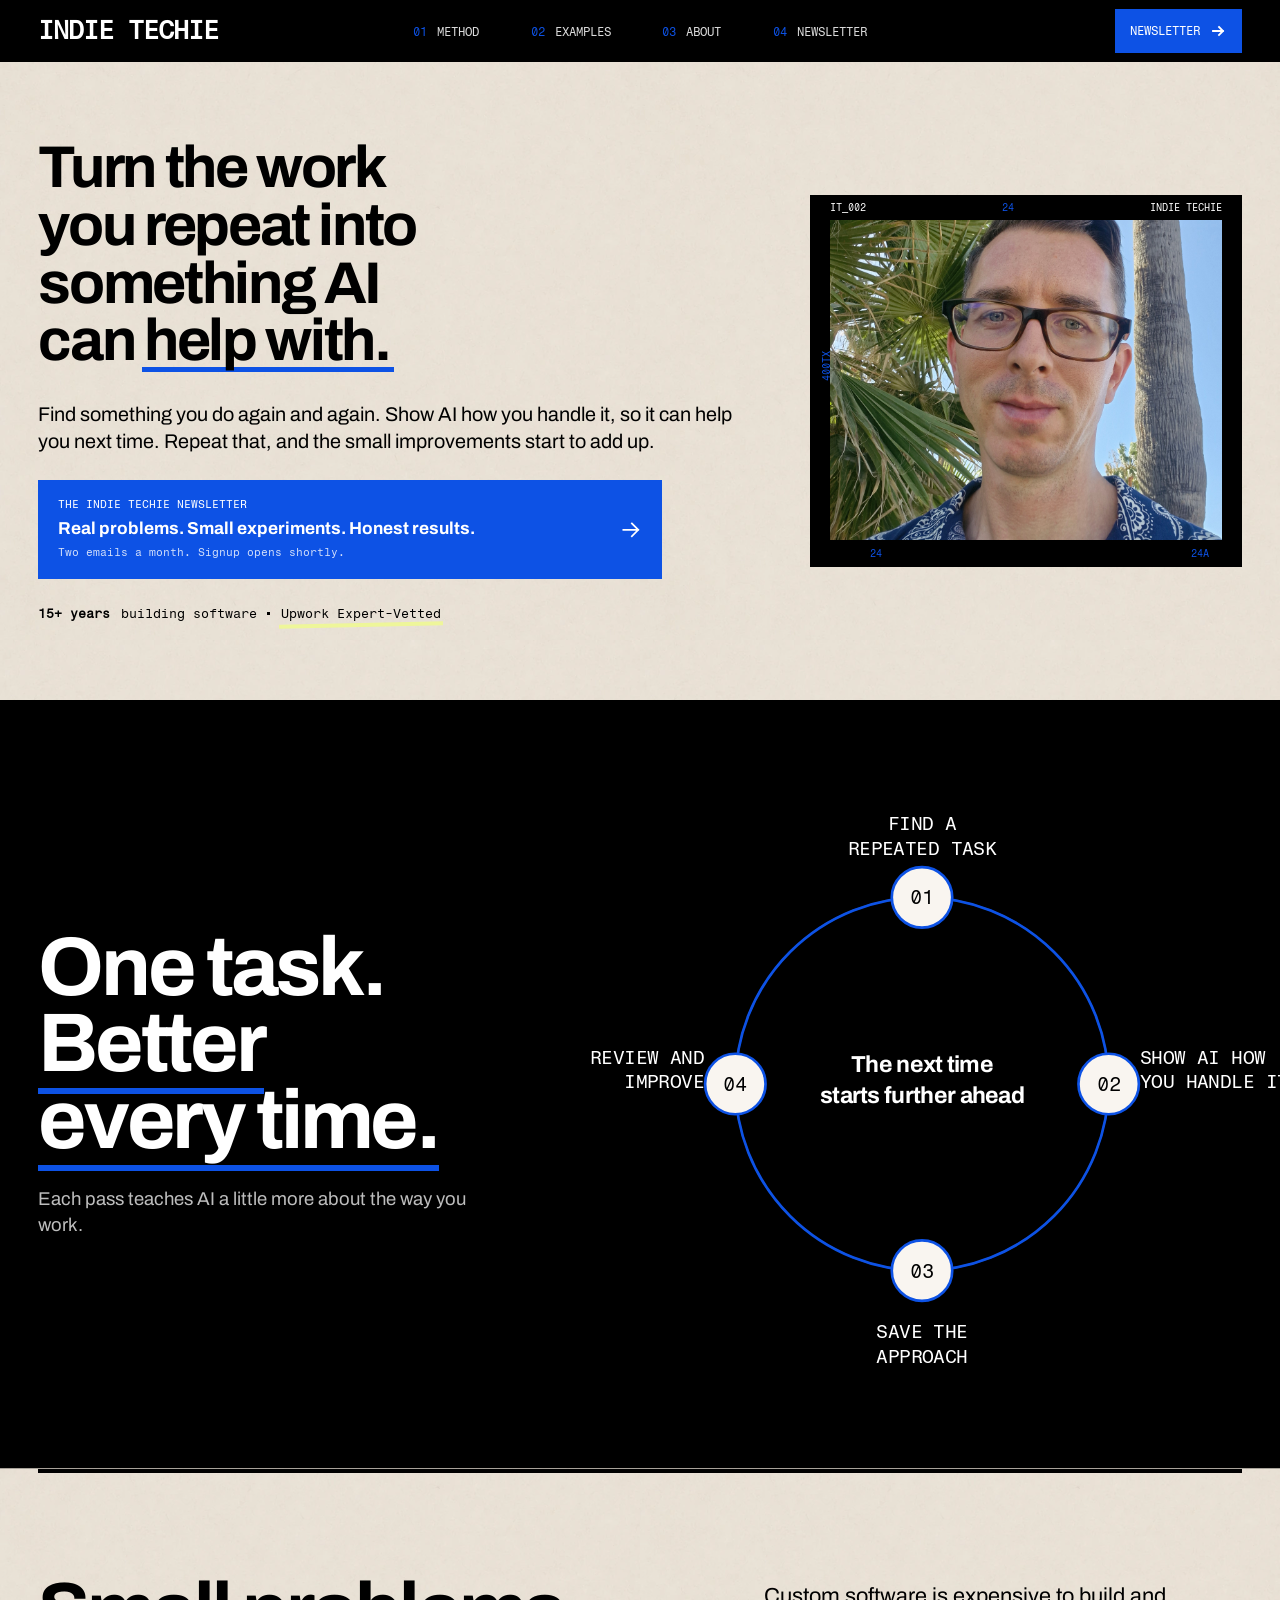
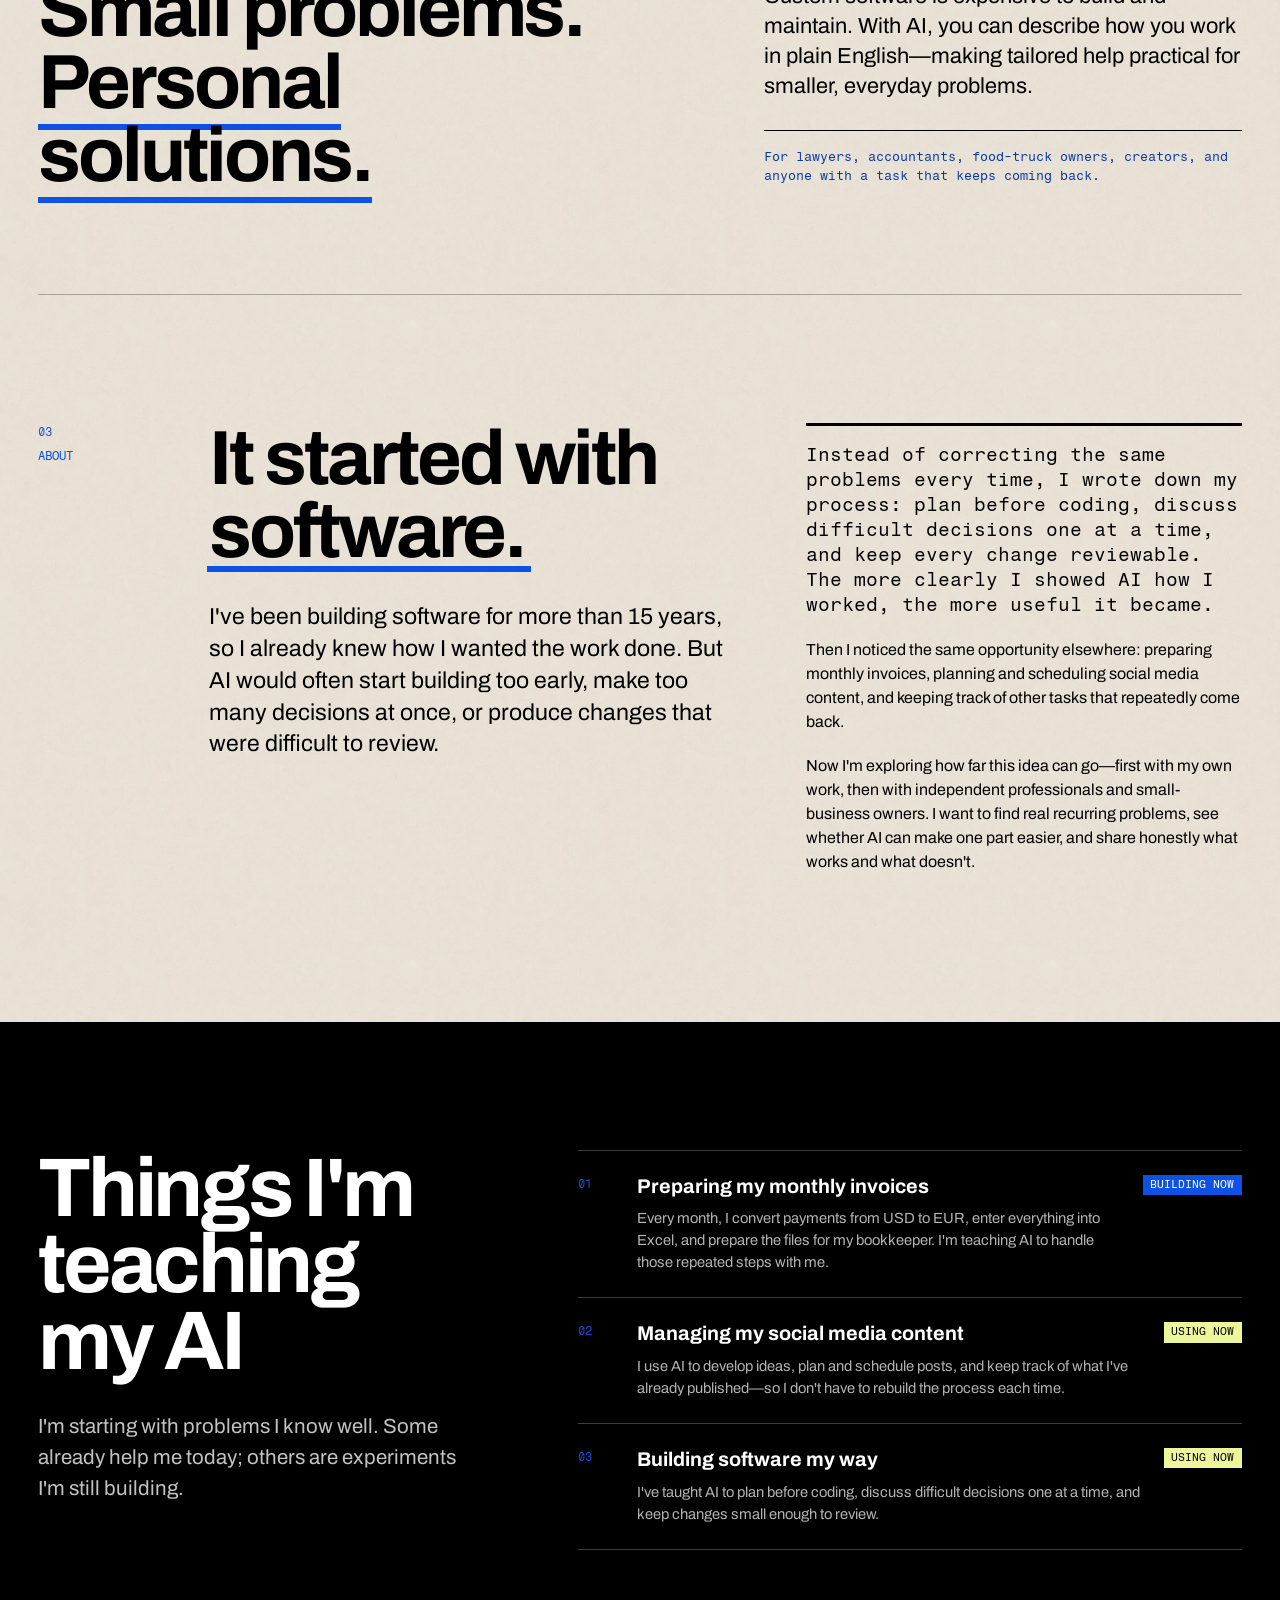
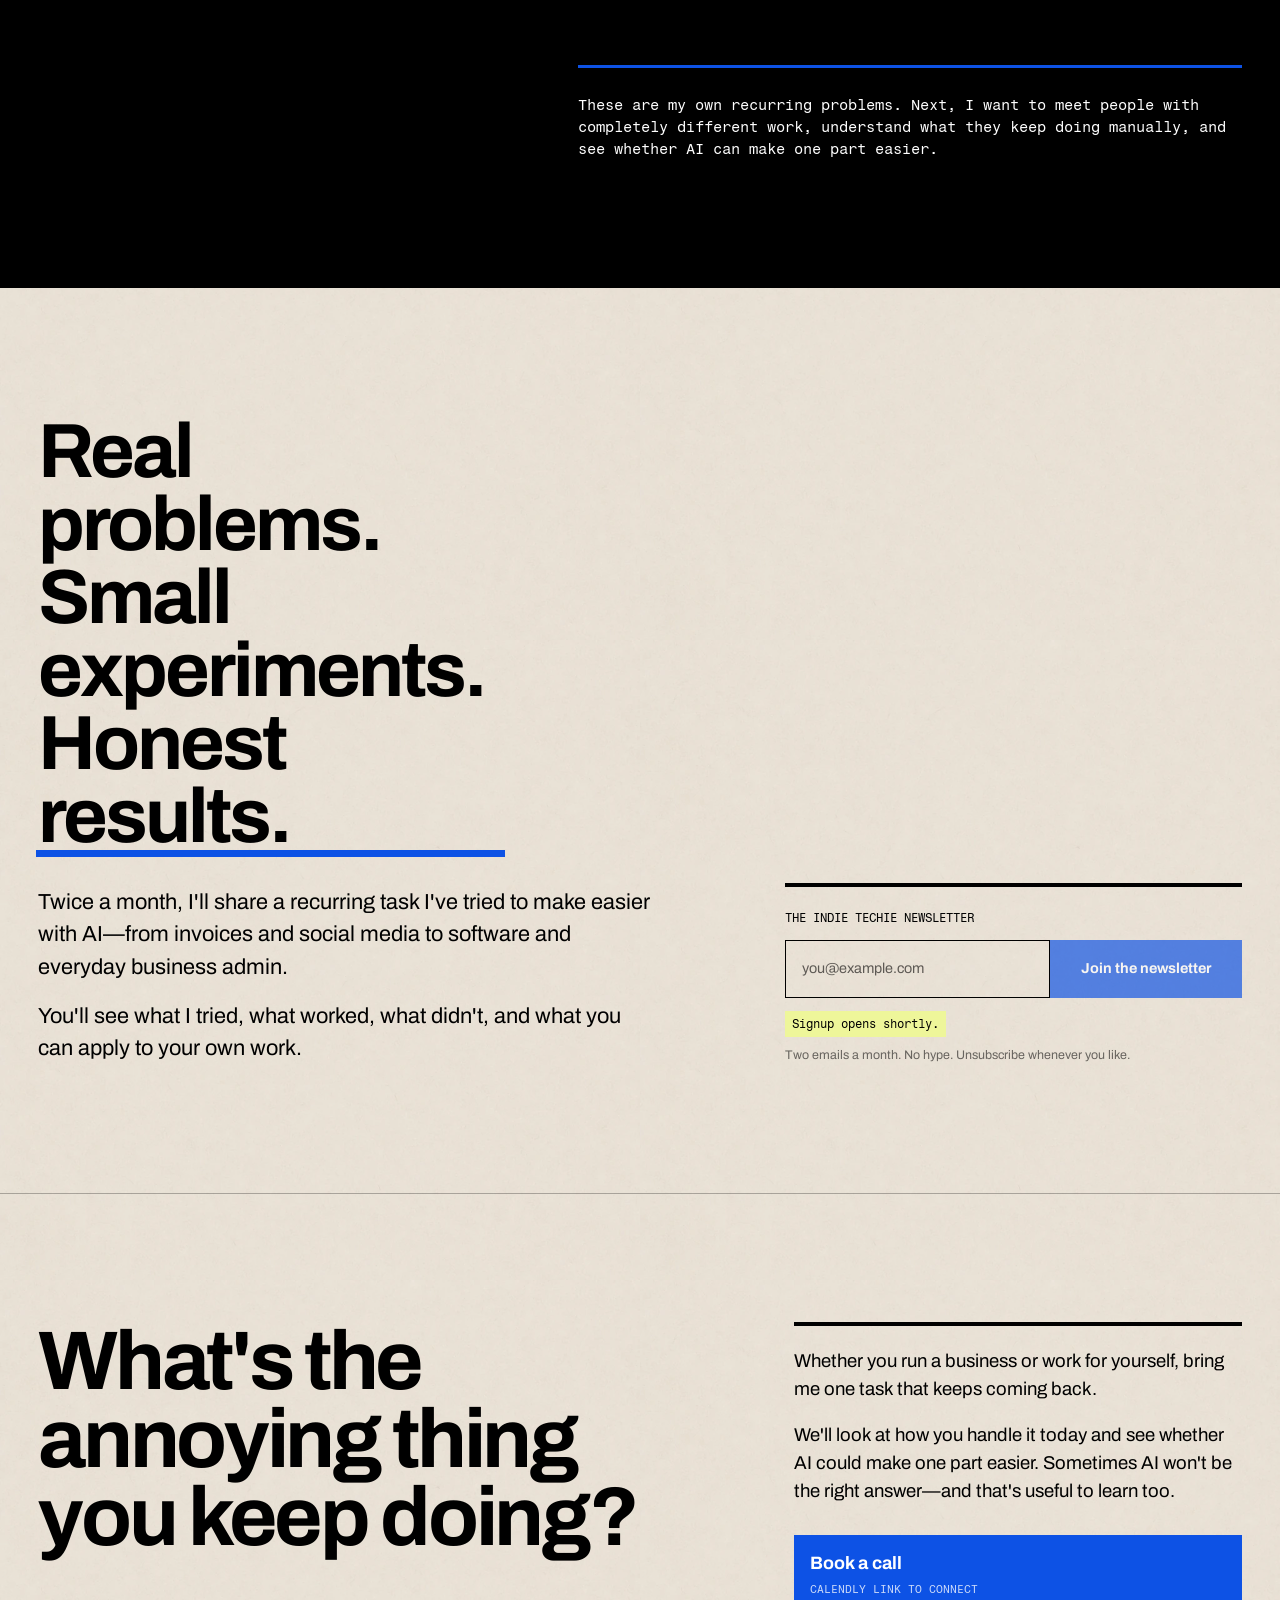
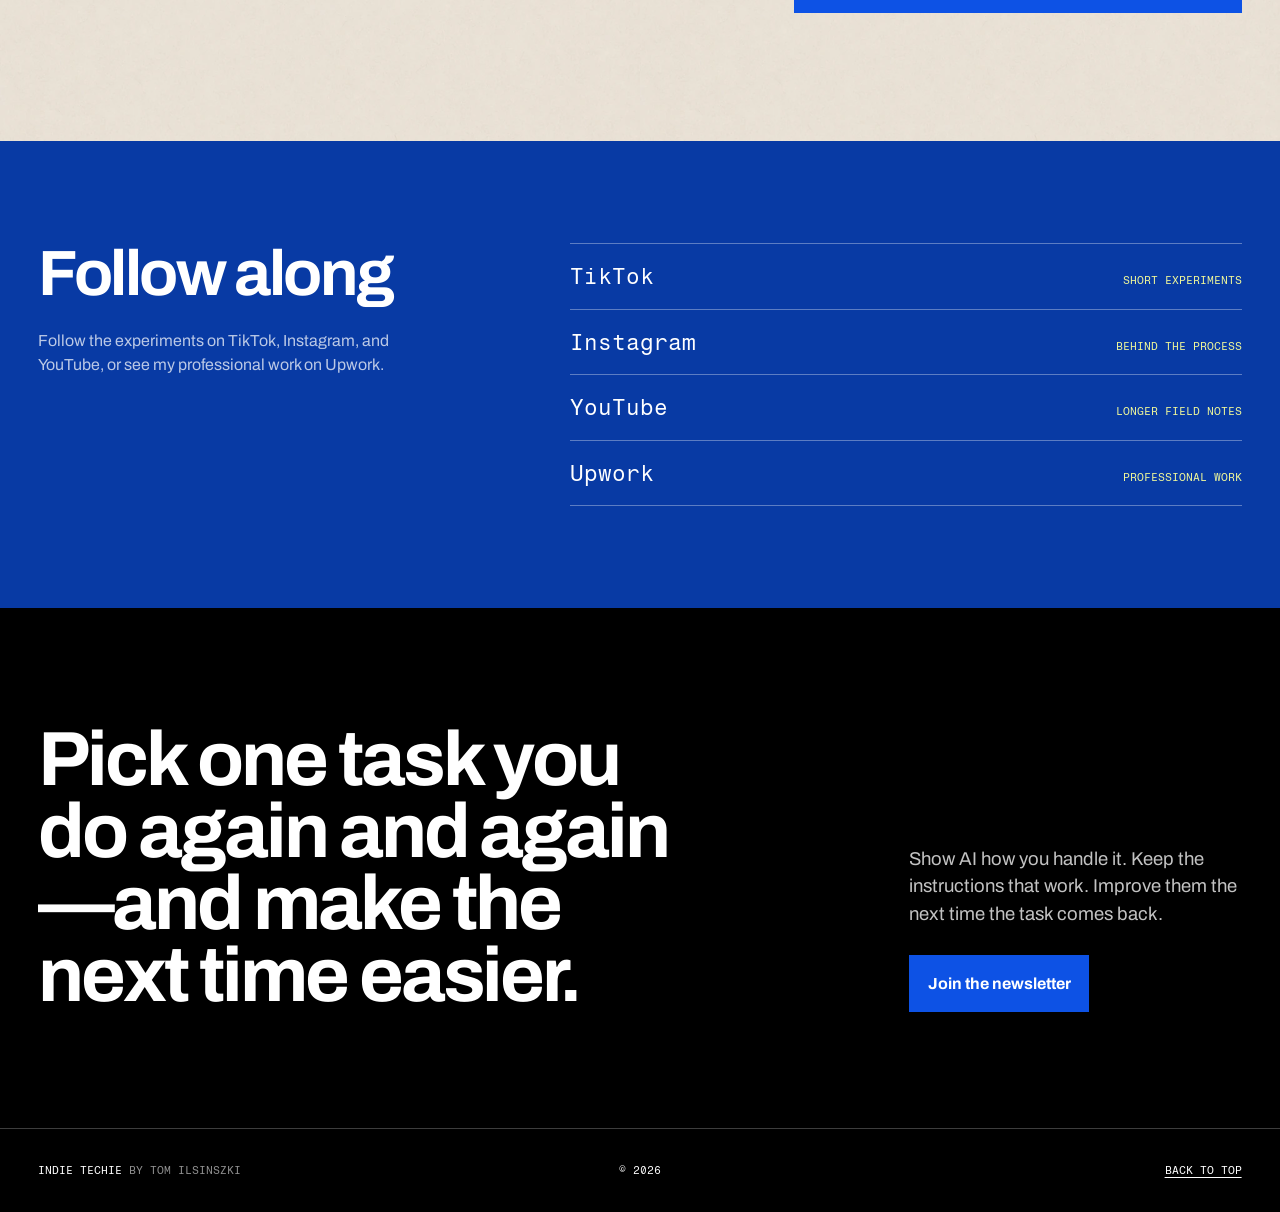
==== index.html @ 2f113f30 "first version of site" ====
<!doctype html>
<html lang="en">
  <head>
    <meta charset="utf-8">
    <meta name="viewport" content="width=device-width, initial-scale=1">
    <meta name="description" content="Practical experiments from Tom Ilsinszki about turning repeated work into something AI can help with.">
    <meta name="theme-color" content="#000000">
    <link rel="icon" href="favicon.svg" type="image/svg+xml">
    <link rel="preload" href="assets/fonts/archivo-700.ttf" as="font" type="font/ttf" crossorigin>
    <link rel="stylesheet" href="styles.css?v=10">
    <title>Indie Techie — Make repeated work easier with AI</title>
  </head>
  <body id="top">
    <!--
      THESIS: Indie Techie turns real recurring work into small, honest AI experiments from one experienced practitioner.
      OWN-WORLD: Near-black contact frames on sampled #F3EFEA proof paper, electric #0D52E5 proof marks, citrus #EEF69A status accents, documentary portraiture, Archivo grotesk and Fragment Mono metadata.
      STORY: Practical promise, four-step method, personal origin, working examples, newsletter, recurring-problem invitation, social destinations, closing action.
      FIRST VIEWPORT: A plainspoken proposition, dominant newsletter destination, and compact portrait proof establish both usefulness and authorship.
    -->
    <a class="skip-link" href="#main-content">Skip to content</a>

    <header class="site-header">
      <div class="site-shell site-header__inner">
        <a class="wordmark" href="#top" aria-label="Indie Techie, home">Indie Techie</a>
        <nav class="site-nav" aria-label="Primary navigation">
          <ul>
            <li><a href="#method"><span>01</span> Method</a></li>
            <li><a href="#examples"><span>02</span> Examples</a></li>
            <li><a href="#about"><span>03</span> About</a></li>
            <li><a href="#newsletter"><span>04</span> Newsletter</a></li>
          </ul>
        </nav>
        <a class="header-action" href="#newsletter" aria-label="Newsletter signup, opening shortly">
          Newsletter
          <svg viewBox="0 0 16 16" aria-hidden="true"><path d="M3 8h10M9 4l4 4-4 4"></path></svg>
        </a>
      </div>
    </header>

    <main id="main-content">
      <section class="hero site-shell" aria-labelledby="hero-title">
        <div class="hero__copy">
          <h1 id="hero-title">Turn the work you repeat into something AI can <span>help with.</span></h1>
          <p class="hero__intro">
            Find something you do again and again. Show AI how you handle it, so it can help you next time. Repeat that, and the small improvements start to add up.
          </p>
          <a class="hero__newsletter" href="#newsletter" aria-label="Go to the Indie Techie newsletter signup, opening shortly">
            <span>
              <strong>The Indie Techie newsletter</strong>
              <span class="hero__newsletter-message">Real problems. Small experiments. Honest results.</span>
              <small>Two emails a month. Signup opens shortly.</small>
            </span>
            <svg viewBox="0 0 24 24" aria-hidden="true"><path d="M5 12h14M13 6l6 6-6 6"></path></svg>
          </a>
          <p class="hero__proof">
            <strong>15+ years</strong> building software<span aria-hidden="true"></span><strong class="proof-mark">Upwork Expert-Vetted</strong>
          </p>
        </div>

        <figure class="portrait-proof">
          <div class="proof-rail proof-rail--top" aria-hidden="true"><span>IT_002</span><span>24</span><span>Indie Techie</span></div>
          <img src="assets/tom-portrait.jpg" alt="Tom Ilsinszki outdoors beneath palm trees" width="3024" height="2268" fetchpriority="high">
          <div class="proof-rail proof-rail--bottom" aria-hidden="true"><span>24</span><span>24A</span></div>
          <span class="portrait-proof__edge" aria-hidden="true">400TX</span>
          <figcaption>Keep it human.</figcaption>
        </figure>
      </section>

      <section class="method-loop" id="method" aria-labelledby="method-loop-title">
        <div class="site-shell method-loop__inner">
          <div class="method-loop__copy">
            <h2 id="method-loop-title">One task.<br><span>Better every time.</span></h2>
            <p>Each pass teaches AI a little more about the way you work.</p>
          </div>

          <ol class="visually-hidden">
            <li>Find a repeated task.</li>
            <li>Show AI how you handle it.</li>
            <li>Save the approach.</li>
            <li>Review and improve.</li>
          </ol>

          <svg class="method-loop__diagram" viewBox="0 0 720 720" aria-hidden="true" focusable="false">
            <defs>
              <marker id="method-arrow" viewBox="0 0 10 10" refX="8" refY="5" markerWidth="7" markerHeight="7" orient="auto-start-reverse">
                <path d="M 0 0 L 10 5 L 0 10 Z"></path>
              </marker>
              <path id="method-orbit-path" d="M360 150 A210 210 0 1 1 359.9 150"></path>
            </defs>

            <circle class="method-loop__track" cx="360" cy="360" r="210"></circle>
            <path class="method-loop__arc" d="M360 150 A210 210 0 0 1 570 360" marker-end="url(#method-arrow)"></path>
            <path class="method-loop__arc" d="M570 360 A210 210 0 0 1 360 570" marker-end="url(#method-arrow)"></path>
            <path class="method-loop__arc" d="M360 570 A210 210 0 0 1 150 360" marker-end="url(#method-arrow)"></path>
            <path class="method-loop__arc" d="M150 360 A210 210 0 0 1 360 150" marker-end="url(#method-arrow)"></path>

            <circle class="method-loop__cursor" r="10">
              <animateMotion dur="8s" repeatCount="indefinite" rotate="auto">
                <mpath href="#method-orbit-path"></mpath>
              </animateMotion>
            </circle>

            <g class="method-loop__stage method-loop__stage--one">
              <circle cx="360" cy="150" r="34"></circle>
              <text x="360" y="158">01</text>
              <text class="method-loop__label" x="360" y="74"><tspan x="360">Find a</tspan><tspan x="360" dy="28">repeated task</tspan></text>
            </g>
            <g class="method-loop__stage method-loop__stage--two">
              <circle cx="570" cy="360" r="34"></circle>
              <text x="570" y="368">02</text>
              <text class="method-loop__label" x="605" y="337"><tspan x="605">Show AI how</tspan><tspan x="605" dy="28">you handle it</tspan></text>
            </g>
            <g class="method-loop__stage method-loop__stage--three">
              <circle cx="360" cy="570" r="34"></circle>
              <text x="360" y="578">03</text>
              <text class="method-loop__label" x="360" y="646"><tspan x="360">Save the</tspan><tspan x="360" dy="28">approach</tspan></text>
            </g>
            <g class="method-loop__stage method-loop__stage--four">
              <circle cx="150" cy="360" r="34"></circle>
              <text x="150" y="368">04</text>
              <text class="method-loop__label" x="115" y="337"><tspan x="115">Review and</tspan><tspan x="115" dy="28">improve</tspan></text>
            </g>

            <text class="method-loop__center" x="360" y="347"><tspan x="360">The next time</tspan><tspan x="360" dy="34">starts further ahead</tspan></text>
          </svg>
        </div>
      </section>

      <section class="small-solutions" aria-labelledby="small-solutions-title">
        <div class="site-shell small-solutions__inner">
          <h2 id="small-solutions-title">Small problems.<br><span>Personal solutions.</span></h2>
          <div class="small-solutions__copy">
            <p>Custom software is expensive to build and maintain. With AI, you can describe how you work in plain English—making tailored help practical for smaller, everyday problems.</p>
            <p>For lawyers, accountants, food-truck owners, creators, and anyone with a task that keeps coming back.</p>
          </div>
        </div>
      </section>

      <section class="about site-shell" id="about" aria-labelledby="about-title">
        <div class="about__index" aria-hidden="true"><span>03</span><span>About</span></div>
        <div class="about__lead">
          <h2 id="about-title">It started with <span>software.</span></h2>
          <p>I've been building software for more than 15 years, so I already knew how I wanted the work done. But AI would often start building too early, make too many decisions at once, or produce changes that were difficult to review.</p>
        </div>
        <div class="about__story">
          <p class="about__story-lead">Instead of correcting the same problems every time, I wrote down my process: plan before coding, discuss difficult decisions one at a time, and keep every change reviewable. The more clearly I showed AI how I worked, the more useful it became.</p>
          <p>Then I noticed the same opportunity elsewhere: preparing monthly invoices, planning and scheduling social media content, and keeping track of other tasks that repeatedly come back.</p>
          <p>Now I'm exploring how far this idea can go—first with my own work, then with independent professionals and small-business owners. I want to find real recurring problems, see whether AI can make one part easier, and share honestly what works and what doesn't.</p>
        </div>
      </section>

      <section class="examples" id="examples" aria-labelledby="examples-title">
        <div class="site-shell examples__inner">
          <div class="examples__intro">
            <h2 id="examples-title">Things I'm teaching my AI</h2>
            <p>I'm starting with problems I know well. Some already help me today; others are experiments I'm still building.</p>
          </div>
          <ol class="examples__list">
            <li>
              <span class="examples__number">01</span>
              <div><h3>Preparing my monthly invoices</h3><p>Every month, I convert payments from USD to EUR, enter everything into Excel, and prepare the files for my bookkeeper. I'm teaching AI to handle those repeated steps with me.</p></div>
              <span class="examples__status examples__status--building">Building now</span>
            </li>
            <li>
              <span class="examples__number">02</span>
              <div><h3>Managing my social media content</h3><p>I use AI to develop ideas, plan and schedule posts, and keep track of what I've already published—so I don't have to rebuild the process each time.</p></div>
              <span class="examples__status">Using now</span>
            </li>
            <li>
              <span class="examples__number">03</span>
              <div><h3>Building software my way</h3><p>I've taught AI to plan before coding, discuss difficult decisions one at a time, and keep changes small enough to review.</p></div>
              <span class="examples__status">Using now</span>
            </li>
          </ol>
          <p class="examples__closing">These are my own recurring problems. Next, I want to meet people with completely different work, understand what they keep doing manually, and see whether AI can make one part easier.</p>
        </div>
      </section>

      <section class="field-notes site-shell" id="newsletter" aria-labelledby="field-notes-title">
        <div class="field-notes__copy">
          <h2 id="field-notes-title">Real problems.<br>Small experiments.<br><span>Honest results.</span></h2>
          <p>Twice a month, I'll share a recurring task I've tried to make easier with AI—from invoices and social media to software and everyday business admin.</p>
          <p>You'll see what I tried, what worked, what didn't, and what you can apply to your own work.</p>
        </div>
        <div class="field-notes__form">
          <p>The Indie Techie newsletter</p>
          <!-- Task 3 will connect this form to the selected newsletter provider. -->
          <form aria-label="Newsletter signup coming soon" aria-describedby="newsletter-signup-status newsletter-signup-promise">
            <label for="newsletter-email">Your email</label>
            <input id="newsletter-email" name="email" type="email" autocomplete="email" placeholder="you@example.com" aria-describedby="newsletter-signup-status newsletter-signup-promise" readonly>
            <button type="button" disabled>Join the newsletter</button>
          </form>
          <p class="field-notes__status" id="newsletter-signup-status">Signup opens shortly.</p>
          <p class="field-notes__promise" id="newsletter-signup-promise">Two emails a month. No hype. Unsubscribe whenever you like.</p>
        </div>
      </section>

      <section class="callout" id="call" aria-labelledby="callout-title">
        <div class="site-shell callout__inner">
          <h2 id="callout-title">What's the annoying thing you keep doing?</h2>
          <div class="callout__copy">
            <p>Whether you run a business or work for yourself, bring me one task that keeps coming back.</p>
            <p>We'll look at how you handle it today and see whether AI could make one part easier. Sometimes AI won't be the right answer—and that's useful to learn too.</p>
            <span class="callout__action">
              <strong>Book a call</strong>
              <small>Calendly link to connect</small>
            </span>
          </div>
        </div>
      </section>

      <section class="elsewhere" aria-labelledby="elsewhere-title">
        <div class="site-shell elsewhere__inner">
          <div>
            <h2 id="elsewhere-title">Follow along</h2>
            <p>Follow the experiments on TikTok, Instagram, and YouTube, or see my professional work on Upwork.</p>
          </div>
          <ul aria-label="Social destinations awaiting their final URLs">
            <li><span>TikTok</span><small>Short experiments</small></li>
            <li><span>Instagram</span><small>Behind the process</small></li>
            <li><span>YouTube</span><small>Longer field notes</small></li>
            <li><span>Upwork</span><small>Professional work</small></li>
          </ul>
        </div>
      </section>

      <section class="closing" aria-labelledby="closing-title">
        <div class="site-shell closing__inner">
          <h2 id="closing-title">Pick one task you do again and again—and make the next time easier.</h2>
          <div>
            <p>Show AI how you handle it. Keep the instructions that work. Improve them the next time the task comes back.</p>
            <a href="#newsletter" aria-label="Go to the newsletter signup, opening shortly">Join the newsletter</a>
          </div>
        </div>
      </section>
    </main>

    <footer class="site-footer">
      <div class="site-shell site-footer__inner">
        <p>Indie Techie <span>by Tom Ilsinszki</span></p><p>© 2026</p><a href="#top">Back to top</a>
      </div>
    </footer>
  </body>
</html>
---- styles.css ----
@font-face {
  font-family: "Archivo";
  src: url("assets/fonts/archivo-400.ttf") format("truetype");
  font-style: normal;
  font-weight: 400;
  font-display: swap;
}

@font-face {
  font-family: "Archivo";
  src: url("assets/fonts/archivo-700.ttf") format("truetype");
  font-style: normal;
  font-weight: 700;
  font-display: swap;
}

@font-face {
  font-family: "Archivo";
  src: url("assets/fonts/archivo-900.ttf") format("truetype");
  font-style: normal;
  font-weight: 900;
  font-display: swap;
}

@font-face {
  font-family: "Fragment Mono";
  src: url("assets/fonts/fragment-mono-400.ttf") format("truetype");
  font-style: normal;
  font-weight: 400;
  font-display: swap;
}

@font-face {
  font-family: "Fragment Mono";
  src: url("assets/fonts/fragment-mono-italic.ttf") format("truetype");
  font-style: italic;
  font-weight: 400;
  font-display: swap;
}

:root {
  --paper: #f3efea;
  --proof-paper: #f9f5f0;
  --ink: #000000;
  --soft-ink: #262626;
  --muted: #68645f;
  --blue: #0d52e5;
  --blue-dark: #083aa4;
  --citrus: #eef69a;
  --fine-line: rgba(0, 0, 0, 0.28);
  --dark-line: rgba(255, 255, 255, 0.24);
  --site-width: 1448px;
  --gutter: clamp(1.15rem, 3vw, 2.8rem);
  --section-space: clamp(5.5rem, 10vw, 9.5rem);
  color-scheme: light;
}

*,
*::before,
*::after {
  box-sizing: border-box;
}

html {
  scroll-padding-top: 5rem;
}

body {
  margin: 0;
  min-width: 320px;
  overflow-x: hidden;
  color: var(--ink);
  background-color: var(--paper);
  background-image: url("assets/proof-paper-texture.webp");
  background-repeat: repeat;
  background-size: 640px;
  background-blend-mode: multiply;
  font-family: "Archivo", Arial, sans-serif;
  font-size: 1rem;
  line-height: 1.5;
  text-rendering: optimizeLegibility;
  -webkit-font-smoothing: antialiased;
}

::selection {
  color: #ffffff;
  background: var(--blue);
}

img,
svg {
  display: block;
  max-width: 100%;
}

button,
input {
  font: inherit;
}

button,
a,
input {
  -webkit-tap-highlight-color: transparent;
}

a {
  color: inherit;
  text-decoration-thickness: 0.09em;
  text-underline-offset: 0.24em;
}

:focus-visible {
  outline: 3px solid var(--citrus);
  outline-offset: 4px;
  box-shadow: 0 0 0 7px var(--blue);
}

h1,
h2,
h3,
p,
figure {
  margin-top: 0;
}

h1,
h2,
h3 {
  text-wrap: balance;
}

.site-shell {
  width: min(calc(100% - (var(--gutter) * 2)), var(--site-width));
  margin-inline: auto;
}

.visually-hidden {
  position: absolute;
  width: 1px;
  height: 1px;
  padding: 0;
  margin: -1px;
  overflow: hidden;
  clip: rect(0, 0, 0, 0);
  white-space: nowrap;
  border: 0;
}

.skip-link {
  position: fixed;
  z-index: 1000;
  top: 1rem;
  left: 1rem;
  padding: 0.7rem 1rem;
  color: var(--ink);
  background: var(--citrus);
  font-family: "Fragment Mono", monospace;
  font-size: 0.8rem;
  transform: translateY(-200%);
  transition: transform 160ms ease;
}

.skip-link:focus {
  transform: translateY(0);
}

/* Site index */

.site-header {
  position: relative;
  z-index: 20;
  color: #ffffff;
  background: var(--ink);
}

.site-header__inner {
  display: grid;
  min-height: 3.9rem;
  grid-template-columns: 1fr auto 1fr;
  gap: 2rem;
  align-items: center;
}

.wordmark {
  width: max-content;
  font-family: "Fragment Mono", monospace;
  font-size: clamp(1.15rem, 2vw, 1.7rem);
  font-weight: 700;
  letter-spacing: -0.04em;
  line-height: 1;
  text-decoration: none;
  text-transform: uppercase;
}

.site-nav ul {
  display: flex;
  padding: 0;
  margin: 0;
  gap: clamp(1.5rem, 4vw, 4rem);
  align-items: center;
  list-style: none;
}

.site-nav a,
.header-action {
  display: inline-flex;
  gap: 0.65rem;
  align-items: center;
  font-family: "Fragment Mono", monospace;
  font-size: 0.78rem;
  line-height: 1;
  text-decoration: none;
  text-transform: uppercase;
}

.site-nav a {
  color: rgba(255, 255, 255, 0.86);
}

.site-nav a span {
  color: var(--blue);
}

.site-nav a:hover,
.site-nav a:focus-visible {
  color: var(--citrus);
}

.header-action {
  min-height: 2.75rem;
  padding-inline: 0.95rem;
  justify-self: end;
  color: #ffffff;
  background: var(--blue);
}

.header-action:hover {
  color: var(--ink);
  background: var(--citrus);
}

.header-action svg {
  width: 1rem;
  height: 1rem;
  color: currentColor;
  fill: none;
  stroke: currentColor;
  stroke-linecap: square;
  stroke-width: 1.8;
}

/* First viewport */

.hero {
  display: grid;
  min-height: 37rem;
  padding-block: clamp(3.5rem, 6vw, 5.8rem);
  grid-template-columns: minmax(0, 46rem) minmax(21rem, 27rem);
  gap: clamp(3rem, 6vw, 5.5rem);
  align-items: center;
  justify-content: center;
}

.hero__copy {
  padding-left: 0;
}

.hero h1 {
  max-width: 15ch;
  margin-bottom: clamp(1.4rem, 2.5vw, 2.2rem);
  font-size: clamp(3.25rem, 4.6vw, 4.65rem);
  font-weight: 700;
  letter-spacing: -0.04em;
  line-height: 0.98;
}

.hero h1 span,
.about h2 span,
.field-notes h2 span {
  position: relative;
  display: inline-block;
  z-index: 0;
}

.hero h1 span::after,
.about h2 span::after,
.field-notes h2 span::after {
  position: absolute;
  z-index: -1;
  right: -0.08em;
  bottom: -0.04em;
  left: -0.03em;
  height: 0.085em;
  background: var(--blue);
  content: "";
  transform: scaleX(1);
}

.hero__intro {
  max-width: 44rem;
  margin-bottom: 1.55rem;
  font-size: clamp(1.05rem, 1.55vw, 1.32rem);
  line-height: 1.34;
}

.hero__newsletter {
  display: grid;
  width: min(100%, 39rem);
  min-height: 6.2rem;
  padding: 1.05rem 1.2rem;
  margin-bottom: 1.55rem;
  grid-template-columns: minmax(0, 1fr) auto;
  gap: 1.5rem;
  align-items: center;
  color: #ffffff;
  background: var(--blue);
  text-decoration: none;
}

.hero__newsletter:hover {
  color: #ffffff;
  background: var(--blue-dark);
}

.hero__newsletter strong,
.hero__newsletter-message,
.hero__newsletter small {
  display: block;
}

.hero__newsletter strong {
  font-family: "Fragment Mono", monospace;
  font-size: clamp(0.68rem, 0.85vw, 0.78rem);
  font-weight: 400;
  line-height: 1.15;
  text-transform: uppercase;
}

.hero__newsletter-message {
  margin-top: 0.42rem;
  font-size: clamp(1rem, 1.35vw, 1.25rem);
  font-weight: 700;
  line-height: 1.16;
}

.hero__newsletter small {
  margin-top: 0.45rem;
  color: rgba(255, 255, 255, 0.82);
  font-family: "Fragment Mono", monospace;
  font-size: clamp(0.62rem, 0.85vw, 0.74rem);
  line-height: 1.25;
}

.hero__newsletter svg {
  width: 1.6rem;
  height: 1.6rem;
  fill: none;
  stroke: currentColor;
  stroke-linecap: square;
  stroke-width: 1.6;
}

.hero__method {
  display: flex;
  width: fit-content;
  max-width: 100%;
  margin-bottom: 1.45rem;
  gap: 0.65rem;
  align-items: center;
  color: var(--blue-dark);
  font-family: "Fragment Mono", monospace;
  font-size: clamp(0.72rem, 1.12vw, 0.98rem);
  line-height: 1.3;
}

.hero__method span {
  border-bottom: 1px solid currentColor;
}

.hero__method i {
  position: relative;
  display: block;
  width: 1.1rem;
  height: 1px;
  flex: 0 0 1.1rem;
  background: currentColor;
}

.hero__method i::after {
  position: absolute;
  top: -2px;
  right: 0;
  width: 5px;
  height: 5px;
  border-top: 1px solid currentColor;
  border-right: 1px solid currentColor;
  content: "";
  transform: rotate(45deg);
}

.hero__proof {
  display: flex;
  margin-bottom: 0;
  gap: 0.65rem;
  align-items: center;
  font-family: "Fragment Mono", monospace;
  font-size: clamp(0.72rem, 1vw, 0.88rem);
}

.hero__proof > span {
  width: 3px;
  height: 3px;
  background: currentColor;
}

.proof-mark {
  position: relative;
  font-weight: 400;
}

.proof-mark::after {
  position: absolute;
  right: -0.15em;
  bottom: -0.35em;
  left: -0.15em;
  height: 0.34em;
  background: var(--citrus);
  content: "";
  transform: rotate(-1.2deg);
  z-index: -1;
}

.portrait-proof {
  position: relative;
  width: min(100%, 29.5rem);
  padding: 1.55rem 1.25rem 1.7rem;
  margin: 0;
  justify-self: end;
  color: #ffffff;
  background: var(--ink);
}

.portrait-proof img {
  width: 100%;
  height: clamp(18rem, 25vw, 22rem);
  object-fit: cover;
  object-position: center 62%;
  filter: saturate(0.88) contrast(1.02);
}

.proof-rail {
  position: absolute;
  right: 1.25rem;
  left: 1.25rem;
  display: flex;
  justify-content: space-between;
  font-family: "Fragment Mono", monospace;
  font-size: 0.65rem;
  line-height: 1;
  text-transform: uppercase;
}

.proof-rail--top { top: 0.52rem; }
.proof-rail--bottom { bottom: 0.5rem; padding-inline: 2.5rem 0.8rem; color: var(--blue); }
.proof-rail span:nth-child(2) { color: var(--blue); }

.portrait-proof__edge {
  position: absolute;
  top: 44%;
  left: 0.18rem;
  color: var(--blue);
  font-family: "Fragment Mono", monospace;
  font-size: 0.62rem;
  transform: rotate(-90deg);
}

.portrait-proof figcaption {
  position: absolute;
  right: -4.8rem;
  bottom: 20%;
  width: 4.2rem;
  color: var(--soft-ink);
  font-family: "Fragment Mono", monospace;
  font-size: 0.78rem;
  font-style: italic;
  line-height: 1.1;
  transform: rotate(-5deg);
}

.portrait-proof figcaption::after {
  display: block;
  width: 2.8rem;
  height: 2px;
  margin-top: 0.35rem;
  background: currentColor;
  content: "";
  transform: rotate(-11deg);
}

/* Compact method loop */

.method-loop {
  overflow: hidden;
  color: #ffffff;
  background: var(--ink);
}

.method-loop__inner {
  display: grid;
  min-height: 38rem;
  padding-block: clamp(2.75rem, 5vw, 4.75rem);
  grid-template-columns: minmax(20rem, 0.78fr) minmax(28rem, 1.22fr);
  gap: clamp(2.5rem, 7vw, 7rem);
  align-items: center;
}

.method-loop__copy h2 {
  max-width: 10ch;
  margin-bottom: 1.8rem;
  font-size: clamp(3.5rem, 6.5vw, 6rem);
  font-weight: 700;
  letter-spacing: -0.04em;
  line-height: 0.92;
}

.method-loop__copy h2 span {
  border-bottom: 0.08em solid var(--blue);
}

.method-loop__copy p {
  max-width: 28rem;
  margin: 0;
  color: rgba(255, 255, 255, 0.74);
  font-size: clamp(1.05rem, 1.45vw, 1.28rem);
  line-height: 1.4;
}

.method-loop__diagram {
  width: min(100%, 40rem);
  height: auto;
  justify-self: end;
  overflow: visible;
  font-family: "Fragment Mono", monospace;
}

.method-loop__track,
.method-loop__arc {
  fill: none;
}

.method-loop__track {
  stroke: rgba(255, 255, 255, 0.18);
  stroke-width: 2;
}

.method-loop__arc {
  stroke: var(--blue);
  stroke-width: 3;
}

#method-arrow path {
  fill: var(--blue);
}

.method-loop__stage circle {
  fill: var(--proof-paper);
  stroke: var(--blue);
  stroke-width: 3;
}

.method-loop__stage > text:not(.method-loop__label) {
  fill: var(--ink);
  font-size: 22px;
  text-anchor: middle;
}

.method-loop__label {
  fill: #ffffff;
  font-size: 21px;
  letter-spacing: -0.03em;
  text-transform: uppercase;
}

.method-loop__stage--one .method-loop__label,
.method-loop__stage--three .method-loop__label {
  text-anchor: middle;
}

.method-loop__stage--two .method-loop__label {
  text-anchor: start;
}

.method-loop__stage--four .method-loop__label {
  text-anchor: end;
}

.method-loop__center {
  fill: #ffffff;
  font-family: "Archivo", Arial, sans-serif;
  font-size: 26px;
  font-weight: 700;
  letter-spacing: -0.03em;
  text-anchor: middle;
}

.method-loop__cursor {
  fill: var(--citrus);
  stroke: var(--ink);
  stroke-width: 4;
}

/* Continuous proof sequence */

.proof-sequence { padding-block: 0 3.5rem; }

.proof-sequence__intro {
  display: grid;
  padding-block: clamp(3.5rem, 6vw, 5.2rem) 1.6rem;
  border-top: 1px solid var(--fine-line);
  grid-template-columns: 1fr minmax(18rem, 0.65fr);
  gap: 3rem;
  align-items: end;
}

.proof-sequence__intro h2 {
  margin: 0;
  font-size: clamp(2.8rem, 5vw, 4.8rem);
  font-weight: 700;
  letter-spacing: -0.04em;
  line-height: 0.95;
}

.proof-sequence__intro p {
  max-width: 36rem;
  margin: 0;
  font-family: "Fragment Mono", monospace;
  font-size: clamp(0.78rem, 1.1vw, 0.96rem);
  line-height: 1.45;
}

.proof-sequence__list {
  display: grid;
  padding: 0.35rem 0 0;
  margin-block: 0;
  grid-template-columns: repeat(4, minmax(0, 1fr));
  color: #ffffff;
  background: var(--ink);
  list-style: none;
}

.proof-step {
  min-width: 0;
  padding: 0 0.4rem;
}

.proof-step + .proof-step { border-left: 1px solid var(--dark-line); }

.proof-step--review {
  background: var(--blue-dark);
}

.proof-step--review .proof-step__header,
.proof-step--review h3 {
  color: var(--citrus);
}

.proof-step--review .proof-step__frame {
  border-color: var(--citrus);
}

.proof-step--review .proof-step__meta {
  background: var(--blue-dark);
}

.proof-step__header {
  display: flex;
  height: 2.25rem;
  padding-inline: 0.35rem;
  gap: 0.7rem;
  align-items: center;
  color: var(--blue);
  font-family: "Fragment Mono", monospace;
  font-size: 1.25rem;
  font-style: italic;
}

.proof-step__run {
  position: relative;
  display: block;
  height: 1px;
  flex: 1;
  background: currentColor;
}

.proof-step__run::after {
  position: absolute;
  top: -3px;
  right: 0;
  width: 6px;
  height: 6px;
  border-top: 1px solid currentColor;
  border-right: 1px solid currentColor;
  content: "";
  transform: rotate(45deg);
}

.proof-step__frame {
  position: relative;
  height: 15rem;
  overflow: hidden;
  border: 1px solid rgba(255, 255, 255, 0.42);
  background: var(--proof-paper);
}

.proof-step__meta {
  position: absolute;
  z-index: 2;
  top: 0;
  right: 0;
  left: 0;
  display: flex;
  height: 1.35rem;
  padding-inline: 0.45rem;
  align-items: center;
  justify-content: space-between;
  color: #ffffff;
  background: var(--ink);
  font-family: "Fragment Mono", monospace;
  font-size: 0.48rem;
  text-transform: uppercase;
}

.proof-step__meta span:nth-child(2) { color: var(--blue); }

.proof-step__frame > img {
  width: 100%;
  height: 100%;
  object-fit: cover;
  object-position: center;
}

.proof-step h3 {
  min-height: 3.8rem;
  padding: 0.9rem 0.65rem 0.5rem;
  margin: 0;
  color: #ffffff;
  font-family: "Fragment Mono", monospace;
  font-size: clamp(0.68rem, 1.05vw, 0.92rem);
  font-weight: 400;
  letter-spacing: -0.03em;
  line-height: 1.1;
  text-align: center;
  text-transform: uppercase;
}

.proof-step__description {
  max-width: 31rem;
  padding: 0 0.8rem 1.4rem;
  margin: 0 auto;
  color: rgba(255, 255, 255, 0.7);
  font-size: clamp(0.76rem, 0.9vw, 0.88rem);
  line-height: 1.4;
  text-align: center;
}

.proof-step--review .proof-step__description {
  color: rgba(255, 255, 255, 0.78);
}

.workflow-map {
  position: relative;
  width: 100%;
  height: 100%;
  color: var(--blue-dark);
  background-image: url("assets/proof-paper-texture.webp");
  background-size: 320px;
  font-family: "Fragment Mono", monospace;
}

.workflow-node {
  position: absolute;
  z-index: 1;
  display: grid;
  width: 24%;
  min-height: 4.3rem;
  padding: 0.45rem 0.2rem;
  place-content: center;
  border: 1px solid currentColor;
  background: rgba(249, 245, 240, 0.9);
  text-align: center;
}

.workflow-node strong {
  font-size: 0.72rem;
  font-weight: 400;
  text-decoration: underline;
  text-underline-offset: 0.15em;
}

.workflow-node span {
  margin-top: 0.28rem;
  font-size: 0.48rem;
  line-height: 1.35;
}

.workflow-node--input { top: 31%; left: 4%; }
.workflow-node--ai { top: 25%; left: 38%; width: 28%; min-height: 5.35rem; }
.workflow-node--output { top: 31%; right: 3%; }
.workflow-node--tools { bottom: 5%; left: 40%; width: 26%; min-height: 3.7rem; }

.workflow-link {
  position: absolute;
  height: 1px;
  background: var(--blue-dark);
}

.workflow-link::after {
  position: absolute;
  top: -2px;
  right: -1px;
  width: 5px;
  height: 5px;
  border-top: 1px solid currentColor;
  border-right: 1px solid currentColor;
  content: "";
  transform: rotate(45deg);
}

.workflow-link--one { top: 50%; left: 29%; width: 8%; }
.workflow-link--two { top: 50%; left: 67%; width: 8%; }
.workflow-link--tools { bottom: 34%; left: 53%; width: 11%; transform: rotate(90deg); transform-origin: left; }

.workflow-run {
  display: grid;
  height: 100%;
  padding-top: 1.35rem;
  grid-template-columns: 1.08fr 0.92fr;
  color: #e8eee9;
  background: #101516;
  font-family: "Fragment Mono", monospace;
  font-size: 0.53rem;
}

.workflow-run__checklist,
.workflow-run__terminal {
  min-width: 0;
  padding: 0.6rem 0.55rem;
}

.workflow-run__terminal { border-left: 1px solid #344044; }
.workflow-run p { margin-bottom: 0.55rem; white-space: nowrap; }

.workflow-run__checklist > p {
  padding-bottom: 0.35rem;
  border-bottom: 1px solid #344044;
  color: #9ea8a8;
}

.workflow-run ol {
  padding: 0;
  margin: 0;
  list-style: none;
  counter-reset: run-step;
}

.workflow-run li {
  display: flex;
  margin-bottom: 0.37rem;
  gap: 0.32rem;
  align-items: center;
  counter-increment: run-step;
  white-space: nowrap;
}

.workflow-run li::before {
  width: 0.7rem;
  color: #728081;
  content: counter(run-step) ".";
}

.workflow-run li > span {
  position: relative;
  display: block;
  width: 0.55rem;
  height: 0.55rem;
  border: 1px solid #83c785;
}

.workflow-run li > span::after {
  position: absolute;
  top: 0;
  left: 0.16rem;
  width: 0.16rem;
  height: 0.34rem;
  border-right: 1px solid #83c785;
  border-bottom: 1px solid #83c785;
  content: "";
  transform: rotate(42deg);
}

.terminal-ok { color: #a9dc91; }
.terminal-ok::before { content: "/ "; color: #d5f2a9; }

.terminal-cursor {
  display: inline-block;
  width: 0.35rem;
  height: 0.72rem;
  background: #ffffff;
  vertical-align: -0.13rem;
}

.review-loop {
  display: grid;
  height: 100%;
  padding: 3.7rem 1rem 1.4rem;
  grid-template-columns: 1fr auto 1fr auto 1fr;
  gap: 0.55rem;
  align-content: center;
  align-items: center;
  color: var(--blue-dark);
  background-image: url("assets/proof-paper-texture.webp");
  background-size: 320px;
  font-family: "Fragment Mono", monospace;
}

.review-loop > span {
  display: grid;
  min-height: 4.25rem;
  padding: 0.45rem;
  place-items: center;
  border: 1px solid currentColor;
  background: rgba(249, 245, 240, 0.9);
  font-size: clamp(0.55rem, 0.75vw, 0.68rem);
  text-align: center;
}

.review-loop > i {
  position: relative;
  display: block;
  width: 0.8rem;
  height: 1px;
  background: currentColor;
}

.review-loop > i::after {
  position: absolute;
  top: -2px;
  right: 0;
  width: 5px;
  height: 5px;
  border-top: 1px solid currentColor;
  border-right: 1px solid currentColor;
  content: "";
  transform: rotate(45deg);
}

.review-loop p {
  grid-column: 1 / -1;
  padding-top: 0.8rem;
  margin: 0;
  border-top: 1px solid currentColor;
  font-size: 0.62rem;
  text-align: center;
  text-transform: uppercase;
}

.field-note-signup {
  height: 100%;
  padding: 2.55rem clamp(0.75rem, 1.3vw, 1.35rem) 0.4rem;
  color: var(--ink);
  background: var(--proof-paper);
}

.field-note-signup__title {
  margin-bottom: 0.45rem;
  font-size: clamp(0.78rem, 1vw, 1rem);
  font-weight: 700;
}

.field-note-signup form,
.field-notes form {
  display: grid;
  gap: 0.32rem;
}

.field-note-signup label,
.field-notes label {
  position: absolute;
  width: 1px;
  height: 1px;
  overflow: hidden;
  clip: rect(0, 0, 0, 0);
}

.field-note-signup input,
.field-note-signup button,
.field-notes input,
.field-notes button {
  width: 100%;
  min-height: 2.75rem;
  padding: 0.55rem 0.72rem;
  border: 1px solid var(--ink);
  border-radius: 0;
  color: var(--ink);
  background: transparent;
  font-size: 0.74rem;
}

.field-note-signup button,
.field-notes button {
  border-color: var(--blue);
  color: #ffffff;
  background: var(--blue);
  font-weight: 700;
}

button:disabled { cursor: not-allowed; opacity: 0.68; }
input[readonly] { cursor: default; }

input::placeholder {
  color: #5d5954;
  opacity: 1;
}

.field-note-signup__promise {
  margin: 0.45rem 0 0;
  font-family: "Fragment Mono", monospace;
  font-size: 0.68rem;
  line-height: 1.3;
}

.field-note-signup__status {
  display: inline-block;
  padding: 0.18rem 0.35rem;
  margin: 0.3rem 0 0;
  background: var(--citrus);
  font-family: "Fragment Mono", monospace;
  font-size: 0.64rem;
  line-height: 1.2;
}

/* Proof caption below the fold */

.studio-proof {
  display: grid;
  padding: clamp(2.4rem, 4vw, 4rem) clamp(3rem, 6vw, 6rem);
  border-top: 1px solid var(--blue);
  grid-template-columns: minmax(0, 1fr) auto;
  gap: 4rem;
  align-items: center;
}

.studio-proof > p {
  max-width: 43rem;
  margin: 0;
  font-family: "Fragment Mono", monospace;
  font-size: clamp(0.85rem, 1.2vw, 1.06rem);
  line-height: 1.45;
}

.studio-proof__actions {
  display: flex;
  gap: clamp(2rem, 4vw, 4rem);
  align-items: center;
}

.destination {
  display: flex;
  gap: 0.8rem;
  align-items: center;
  font-family: "Fragment Mono", monospace;
  font-size: 0.9rem;
}

.destination + .destination {
  padding-left: clamp(2rem, 4vw, 4rem);
  border-left: 1px solid var(--ink);
}

.destination > svg {
  width: 1.8rem;
  flex: 0 0 1.8rem;
  color: var(--blue);
  fill: none;
  stroke: currentColor;
  stroke-linecap: square;
  stroke-linejoin: miter;
  stroke-width: 1.4;
}

.destination > span {
  border-bottom: 2px solid var(--blue);
  line-height: 1.2;
}

.destination small {
  display: block;
  margin-top: 0.28rem;
  color: var(--muted);
  font-size: 0.55rem;
  text-transform: uppercase;
}

/* Small problems bridge */

.small-solutions {
  border-top: 1px solid var(--fine-line);
}

.small-solutions__inner {
  display: grid;
  padding-block: clamp(4.8rem, 8vw, 7.2rem);
  border-top: 4px solid var(--ink);
  grid-template-columns: minmax(0, 1fr) minmax(22rem, 0.8fr);
  gap: clamp(4rem, 10vw, 10rem);
  align-items: center;
}

.small-solutions h2 {
  max-width: 12ch;
  margin: 0;
  font-size: clamp(3.2rem, 6vw, 5.7rem);
  font-weight: 700;
  letter-spacing: -0.04em;
  line-height: 0.94;
}

.small-solutions h2 span {
  border-bottom: 0.08em solid var(--blue);
}

.small-solutions__copy > p:first-child {
  max-width: 39rem;
  margin-bottom: 1.8rem;
  font-size: clamp(1.1rem, 1.7vw, 1.42rem);
  line-height: 1.38;
}

.small-solutions__copy > p:last-child {
  max-width: 40rem;
  padding-top: 1rem;
  margin: 0;
  border-top: 1px solid var(--ink);
  color: var(--blue-dark);
  font-family: "Fragment Mono", monospace;
  font-size: clamp(0.76rem, 1vw, 0.9rem);
  line-height: 1.5;
}

/* Personal story */

.about {
  display: grid;
  padding-block: var(--section-space);
  border-top: 1px solid var(--fine-line);
  grid-template-columns: 0.22fr 1.1fr 0.9fr;
  gap: clamp(2rem, 5vw, 5rem);
}

.about__index {
  display: flex;
  flex-direction: column;
  gap: 0.35rem;
  color: var(--blue);
  font-family: "Fragment Mono", monospace;
  font-size: 0.76rem;
  text-transform: uppercase;
}

.about h2,
.field-notes h2 {
  max-width: 10ch;
  margin-bottom: 2rem;
  font-size: clamp(3rem, 6vw, 5.8rem);
  font-weight: 700;
  letter-spacing: -0.04em;
  line-height: 0.95;
}

.about__lead > p {
  max-width: 37rem;
  margin-bottom: 0;
  font-size: clamp(1.15rem, 1.8vw, 1.45rem);
  line-height: 1.38;
}

.about__story {
  max-width: 38rem;
  align-self: end;
}

.about__story p { margin-bottom: 1.25rem; }

.about__story-lead {
  padding-top: 1rem;
  border-top: 3px solid var(--ink);
  font-family: "Fragment Mono", monospace;
  font-size: clamp(1.05rem, 1.45vw, 1.3rem);
  line-height: 1.35;
}

/* Working examples */

.examples {
  color: #ffffff;
  background: var(--ink);
}

.examples__inner {
  display: grid;
  padding-block: var(--section-space);
  grid-template-columns: minmax(18rem, 0.78fr) minmax(0, 1.22fr);
  gap: clamp(4rem, 9vw, 9rem);
}

.examples__intro h2 {
  max-width: 10ch;
  margin-bottom: 2rem;
  font-size: clamp(3.4rem, 6.5vw, 6rem);
  font-weight: 700;
  letter-spacing: -0.04em;
  line-height: 0.92;
}

.examples__intro p {
  max-width: 35rem;
  margin-bottom: 0;
  color: rgba(255, 255, 255, 0.76);
  font-size: clamp(1.05rem, 1.6vw, 1.32rem);
}

.examples__list {
  padding: 0;
  margin: 0;
  list-style: none;
}

.examples__list li {
  display: grid;
  padding: 1.5rem 0;
  border-top: 1px solid var(--dark-line);
  grid-template-columns: 2.5rem minmax(0, 1fr) auto;
  gap: 1.2rem;
  align-items: start;
}

.examples__list li:last-child { border-bottom: 1px solid var(--dark-line); }

.examples__number {
  color: var(--blue);
  font-family: "Fragment Mono", monospace;
  font-size: 0.78rem;
}

.examples__list h3 {
  margin-bottom: 0.55rem;
  font-size: clamp(1.08rem, 1.55vw, 1.32rem);
  line-height: 1.2;
}

.examples__list p {
  max-width: 40rem;
  margin: 0;
  color: rgba(255, 255, 255, 0.7);
  font-size: 0.92rem;
}

.examples__status {
  display: inline-block;
  padding: 0.25rem 0.45rem;
  color: var(--ink);
  background: var(--citrus);
  font-family: "Fragment Mono", monospace;
  font-size: 0.66rem;
  line-height: 1.15;
  text-transform: uppercase;
  white-space: nowrap;
}

.examples__status--building {
  color: #ffffff;
  background: var(--blue);
}

.examples__closing {
  max-width: 47rem;
  padding-top: 1.6rem;
  margin: 0;
  border-top: 3px solid var(--blue);
  grid-column: 2;
  font-family: "Fragment Mono", monospace;
  font-size: clamp(0.82rem, 1.15vw, 1rem);
  line-height: 1.5;
}

/* Primary field-notes conversion */

.field-notes {
  display: grid;
  padding-block: var(--section-space);
  grid-template-columns: 1.15fr 0.85fr;
  gap: clamp(4rem, 10vw, 10rem);
  align-items: end;
}

.field-notes__copy > p {
  max-width: 40rem;
  margin: 0;
  font-size: clamp(1.1rem, 1.7vw, 1.4rem);
}

.field-notes__copy > p + p {
  margin-top: 1rem;
}

.field-notes__form {
  padding-top: 1.4rem;
  border-top: 4px solid var(--ink);
}

.field-notes__form > p:first-child {
  font-family: "Fragment Mono", monospace;
  font-size: 0.78rem;
  text-transform: uppercase;
}

.field-notes form {
  grid-template-columns: minmax(0, 1fr) auto;
  gap: 0;
}

.field-notes input,
.field-notes button {
  min-height: 3.6rem;
  padding-inline: 1rem;
  font-size: 0.9rem;
}

.field-notes button { width: auto; min-width: 12rem; }

.field-notes__status {
  display: inline-block;
  padding: 0.25rem 0.45rem;
  margin: 0.8rem 0 0.55rem;
  background: var(--citrus);
  font-family: "Fragment Mono", monospace;
  font-size: 0.78rem;
}

.field-notes__promise { margin: 0; color: var(--muted); font-size: 0.78rem; }

/* Recurring-problem invitation */

.callout {
  border-top: 1px solid var(--fine-line);
}

.callout__inner {
  display: grid;
  padding-block: var(--section-space);
  grid-template-columns: minmax(0, 1.05fr) minmax(20rem, 0.75fr);
  gap: clamp(4rem, 10vw, 10rem);
  align-items: start;
}

.callout h2 {
  max-width: 12ch;
  margin: 0;
  font-size: clamp(3.3rem, 6.5vw, 6rem);
  font-weight: 700;
  letter-spacing: -0.04em;
  line-height: 0.94;
}

.callout__copy {
  padding-top: 1.4rem;
  border-top: 4px solid var(--ink);
}

.callout__copy p {
  margin-bottom: 1.15rem;
  font-size: clamp(1rem, 1.45vw, 1.22rem);
}

.callout__action {
  display: grid;
  min-height: 4.9rem;
  padding: 0.9rem 1rem;
  margin-top: 1.8rem;
  place-content: center start;
  color: #ffffff;
  background: var(--blue);
}

.callout__action strong {
  font-size: 1.12rem;
}

.callout__action small {
  margin-top: 0.3rem;
  color: rgba(255, 255, 255, 0.78);
  font-family: "Fragment Mono", monospace;
  font-size: 0.66rem;
  text-transform: uppercase;
}

/* External destinations */

.elsewhere {
  padding-block: clamp(4.5rem, 8vw, 7rem);
  color: #ffffff;
  background: var(--blue-dark);
}

.elsewhere__inner {
  display: grid;
  grid-template-columns: 0.75fr 1.25fr;
  gap: clamp(4rem, 10vw, 10rem);
}

.elsewhere h2 {
  margin-bottom: 1.5rem;
  font-size: clamp(2.8rem, 5vw, 4.9rem);
  font-weight: 700;
  letter-spacing: -0.04em;
  line-height: 0.96;
}

.elsewhere p { max-width: 31rem; margin-bottom: 0; color: rgba(255, 255, 255, 0.72); }
.elsewhere ul { padding: 0; margin: 0; list-style: none; }

.elsewhere li {
  display: flex;
  padding: 1rem 0;
  border-top: 1px solid rgba(255, 255, 255, 0.34);
  align-items: baseline;
  justify-content: space-between;
}

.elsewhere li:last-child { border-bottom: 1px solid rgba(255, 255, 255, 0.34); }
.elsewhere li span { font-family: "Fragment Mono", monospace; font-size: clamp(1.05rem, 1.7vw, 1.35rem); }

.elsewhere li small {
  color: var(--citrus);
  font-family: "Fragment Mono", monospace;
  font-size: 0.68rem;
  text-transform: uppercase;
}

/* Closing conversion */

.closing {
  border-bottom: 1px solid var(--dark-line);
  color: #ffffff;
  background: var(--ink);
}

.closing__inner {
  display: grid;
  padding-block: clamp(5rem, 9vw, 8rem);
  grid-template-columns: minmax(0, 1.25fr) minmax(19rem, 0.55fr);
  gap: clamp(4rem, 9vw, 9rem);
  align-items: end;
}

.closing h2 {
  max-width: 16ch;
  margin: 0;
  font-size: clamp(3.25rem, 6vw, 5.8rem);
  font-weight: 700;
  letter-spacing: -0.04em;
  line-height: 0.94;
}

.closing p {
  margin-bottom: 1.6rem;
  color: rgba(255, 255, 255, 0.76);
  font-size: clamp(1rem, 1.45vw, 1.2rem);
}

.closing a {
  display: inline-flex;
  min-height: 3.6rem;
  padding: 0.9rem 1.15rem;
  align-items: center;
  justify-content: center;
  color: #ffffff;
  background: var(--blue);
  font-weight: 700;
  text-decoration: none;
}

.closing a:hover {
  color: var(--ink);
  background: var(--citrus);
}

/* Footer */

.site-footer { color: #ffffff; background: var(--ink); }

.site-footer__inner {
  display: grid;
  min-height: 5.2rem;
  grid-template-columns: 1fr auto 1fr;
  gap: 2rem;
  align-items: center;
  font-family: "Fragment Mono", monospace;
  font-size: 0.7rem;
  text-transform: uppercase;
}

.site-footer p { margin: 0; }
.site-footer p span { color: rgba(255, 255, 255, 0.56); }
.site-footer a { justify-self: end; }

/* Responsive sequence */

@media (max-width: 1180px) {
  .hero { grid-template-columns: minmax(0, 1.35fr) minmax(19rem, 0.65fr); gap: 3.5rem; }
  .hero__copy { padding-left: 0; }
  .portrait-proof figcaption { display: none; }
  .workflow-run { font-size: 0.48rem; }
  .studio-proof { padding-inline: 0; grid-template-columns: 1fr; gap: 2.4rem; }
  .studio-proof__actions { justify-content: flex-start; }
}

@media (min-width: 1181px) and (max-width: 1280px) {
  .portrait-proof figcaption { display: none; }
}

@media (max-width: 940px) {
  .site-header__inner { grid-template-columns: 1fr auto; }
  .site-nav { display: none; }
  .hero { min-height: auto; padding-block: 3.5rem; grid-template-columns: 1fr 0.75fr; gap: 2rem; }
  .hero h1 { font-size: clamp(3.2rem, 8vw, 5rem); }
  .hero__method { flex-wrap: wrap; }
  .method-loop__inner { min-height: 0; grid-template-columns: 1fr; gap: 1rem; }
  .method-loop__copy h2 { max-width: 12ch; }
  .method-loop__diagram { width: min(100%, 35rem); justify-self: center; }
  .proof-sequence__intro { grid-template-columns: 1fr; gap: 1rem; }
  .proof-sequence__list { grid-template-columns: repeat(2, minmax(0, 1fr)); }
  .proof-step:nth-child(3) { border-left: 0; }
  .proof-step:nth-child(n + 3) { border-top: 1px solid var(--dark-line); }
  .proof-step__frame { height: 18rem; }
  .small-solutions__inner { grid-template-columns: 1fr; gap: 2.5rem; }
  .about { grid-template-columns: 0.18fr 1fr; }
  .about__story { grid-column: 2; margin-top: 1rem; }
  .examples__inner,
  .field-notes,
  .callout__inner,
  .elsewhere__inner,
  .closing__inner { grid-template-columns: 1fr; gap: 4rem; }
  .examples__closing { grid-column: 1; }
}

@media (max-width: 680px) {
  :root { --gutter: 1rem; }
  html { scroll-padding-top: 1rem; }
  .site-header__inner { min-height: 3.55rem; }
  .wordmark { font-size: 1.1rem; }
  .header-action { font-size: 0.65rem; }

  .wordmark,
  .header-action {
    display: inline-flex;
    min-height: 2.75rem;
    align-items: center;
  }

  .hero { display: flex; padding-block: 3rem 2rem; flex-direction: column; align-items: stretch; }
  .hero h1 { max-width: 13ch; font-size: clamp(2.85rem, 13vw, 4.25rem); }
  .hero__intro { font-size: 1.08rem; }
  .hero__newsletter { width: 100%; min-height: 6.2rem; gap: 0.8rem; }

  .hero__method {
    display: grid;
    width: 100%;
    grid-template-columns: 1fr;
    gap: 0.45rem;
  }

  .hero__method i { width: 1px; height: 0.7rem; margin-left: 0.2rem; background: currentColor; }
  .hero__method i::after { top: auto; right: -2px; bottom: 0; transform: rotate(135deg); }
  .hero__method span { width: fit-content; }
  .hero__proof { flex-wrap: wrap; line-height: 1.6; }
  .portrait-proof { width: calc(100% - 1.25rem); margin-top: 1rem; justify-self: auto; }
  .portrait-proof img { height: 24rem; }
  .portrait-proof figcaption { display: none; }

  .method-loop__inner { padding-block: 4.5rem 3.2rem; gap: 0.5rem; }
  .method-loop__copy h2 { margin-bottom: 1.25rem; font-size: clamp(3rem, 13.5vw, 4.5rem); }
  .method-loop__copy p { max-width: 22rem; font-size: 1.05rem; }
  .method-loop__diagram { width: calc(100% + 0.5rem); max-width: 27rem; margin-inline: -0.25rem; }

  .proof-sequence { padding-bottom: 2rem; }
  .proof-sequence__intro { padding-block: 3.5rem 1.4rem; }
  .proof-sequence__intro h2 { font-size: clamp(2.7rem, 13vw, 4rem); }
  .proof-sequence__list { grid-template-columns: 1fr; }
  .proof-step,
  .proof-step + .proof-step,
  .proof-step:nth-child(3) { border: 0; }
  .proof-step + .proof-step { border-top: 1px solid var(--dark-line); }
  .proof-step__frame { height: min(72vw, 22rem); }
  .proof-step h3 { min-height: 0; padding-block: 0.95rem 0.55rem; font-size: 0.88rem; }
  .proof-step__description { padding-bottom: 1.5rem; font-size: 0.86rem; }
  .workflow-run { font-size: clamp(0.48rem, 2.2vw, 0.66rem); }
  .review-loop { padding-inline: 1.25rem; }
  .field-note-signup { padding-inline: 1.35rem; }
  .field-note-signup__title { font-size: 1.05rem; }
  .field-note-signup input,
  .field-note-signup button { min-height: 3rem; font-size: 0.85rem; }
  .field-note-signup__promise { font-size: 0.72rem; }

  .studio-proof { gap: 2rem; }
  .studio-proof__actions { align-items: stretch; flex-direction: column; gap: 1.4rem; }
  .destination + .destination { padding: 1.4rem 0 0; border-top: 1px solid var(--ink); border-left: 0; }

  .small-solutions__inner { padding-block: 4.8rem; gap: 2rem; }
  .small-solutions h2 { font-size: clamp(3rem, 13.5vw, 4.6rem); }
  .about { padding-block: 5.5rem; grid-template-columns: 1fr; gap: 2rem; }
  .about__index { flex-direction: row; }
  .about__story { grid-column: auto; }
  .about h2,
  .field-notes h2 { font-size: clamp(3.3rem, 15vw, 5rem); }

  .examples__inner,
  .field-notes,
  .callout__inner,
  .elsewhere__inner,
  .closing__inner { padding-block: 5.5rem; gap: 3rem; }
  .examples__intro h2,
  .callout h2,
  .closing h2 { font-size: clamp(3.1rem, 14vw, 5rem); }
  .examples__list li { grid-template-columns: 2.25rem 1fr; }
  .examples__status { grid-column: 2; justify-self: start; }
  .field-notes form { grid-template-columns: 1fr; gap: 0.5rem; }
  .field-notes button { width: 100%; }
  .elsewhere li { gap: 1rem; align-items: flex-start; flex-direction: column; }
  .site-footer__inner { min-height: auto; padding-block: 1.5rem; grid-template-columns: 1fr auto; }
  .site-footer p:nth-child(2) { display: none; }
  .site-footer a { display: inline-flex; min-height: 2.75rem; align-items: center; }
}

@media (prefers-reduced-motion: reduce) {
  html { scroll-behavior: auto; }
  *,
  *::before,
  *::after {
    scroll-behavior: auto !important;
    animation-duration: 0.01ms !important;
    animation-iteration-count: 1 !important;
    transition-duration: 0.01ms !important;
  }
  .hero h1 span::after,
  .about h2 span::after,
  .field-notes h2 span::after { transform: scaleX(1); }
  .method-loop__cursor { display: none; }
}
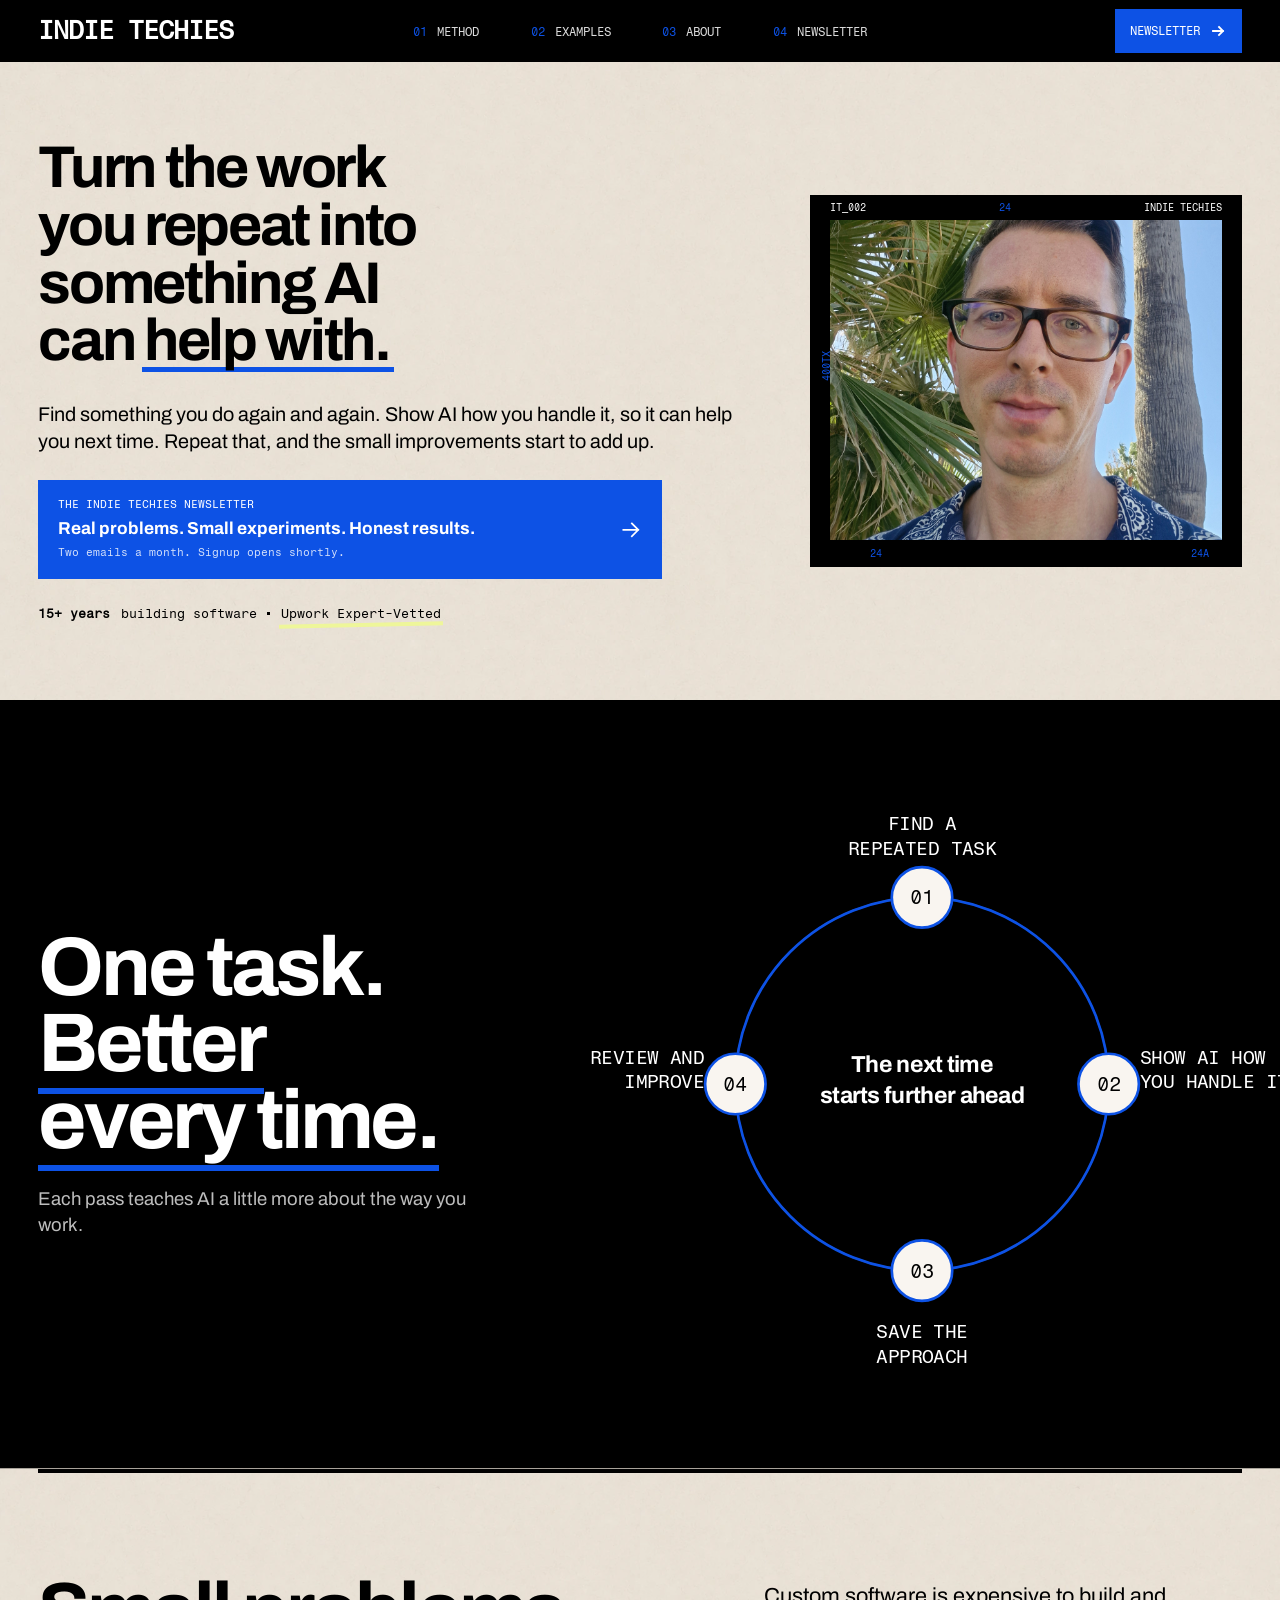
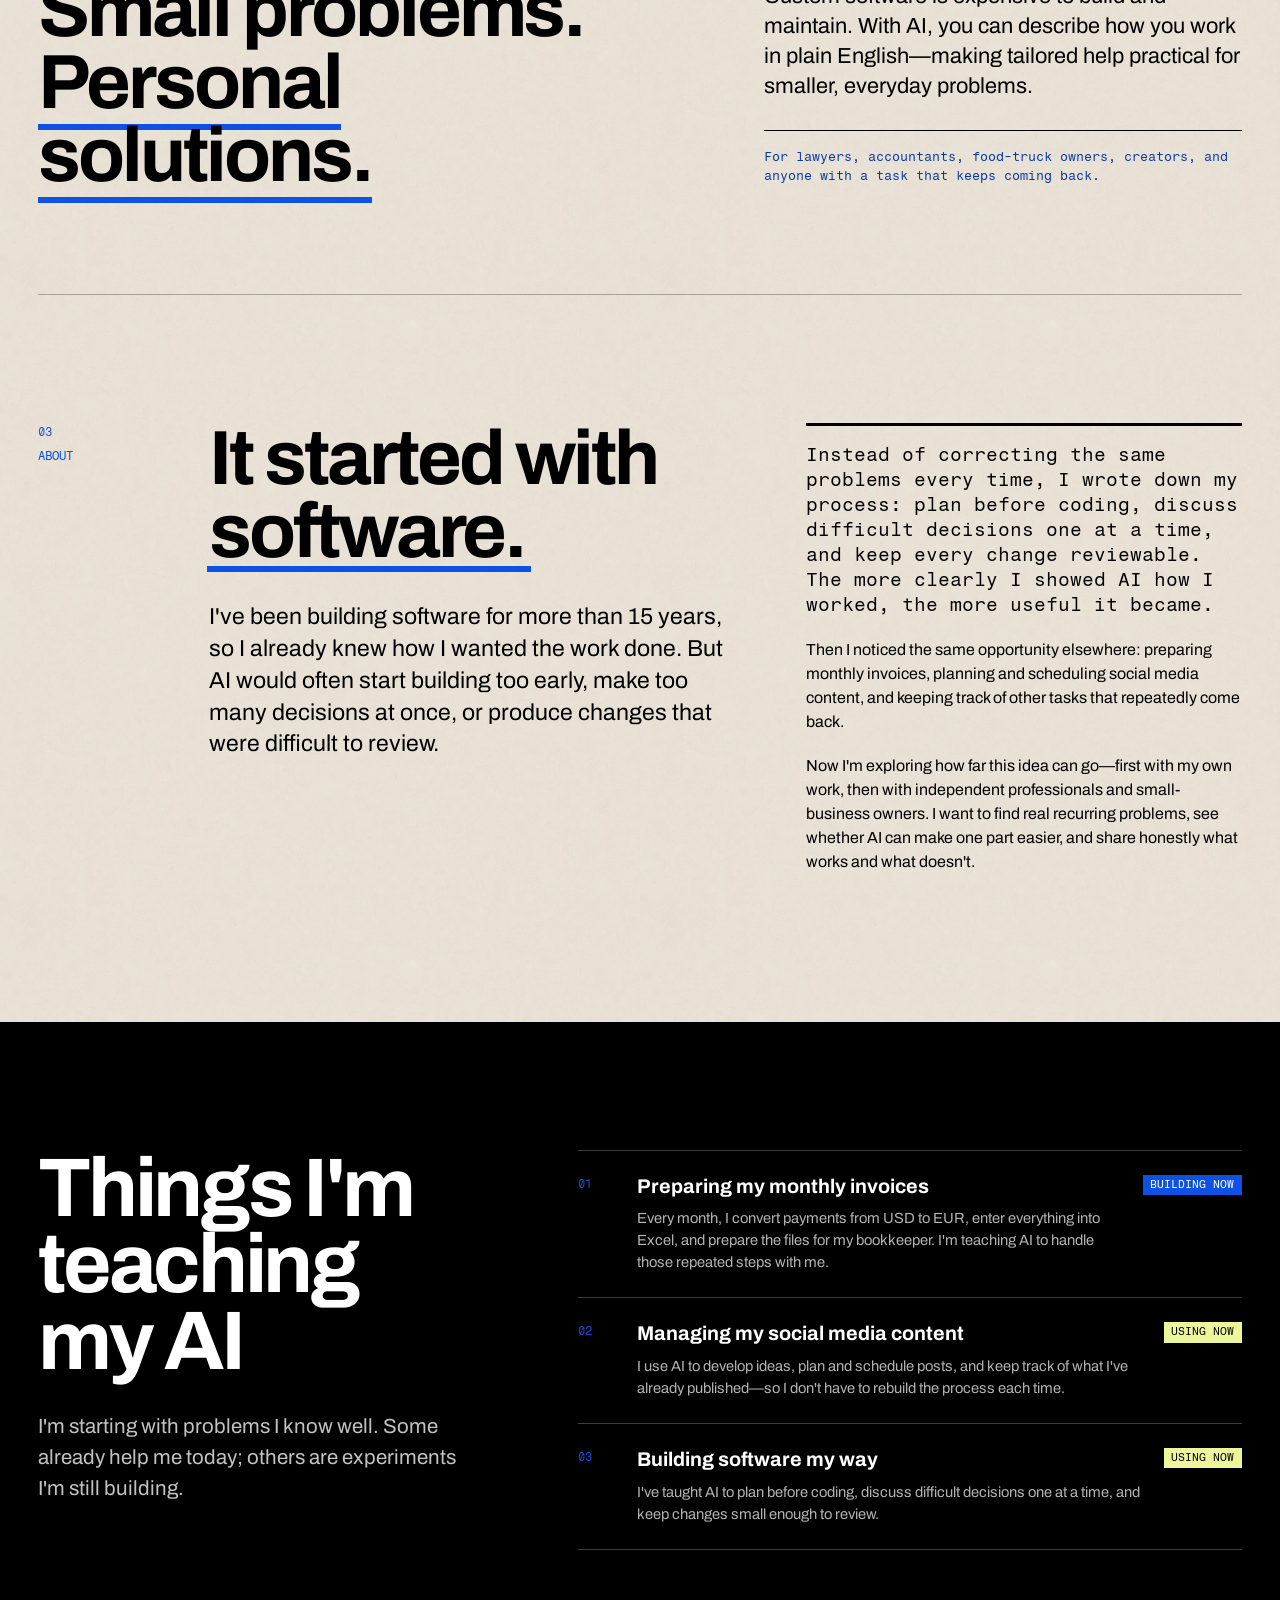
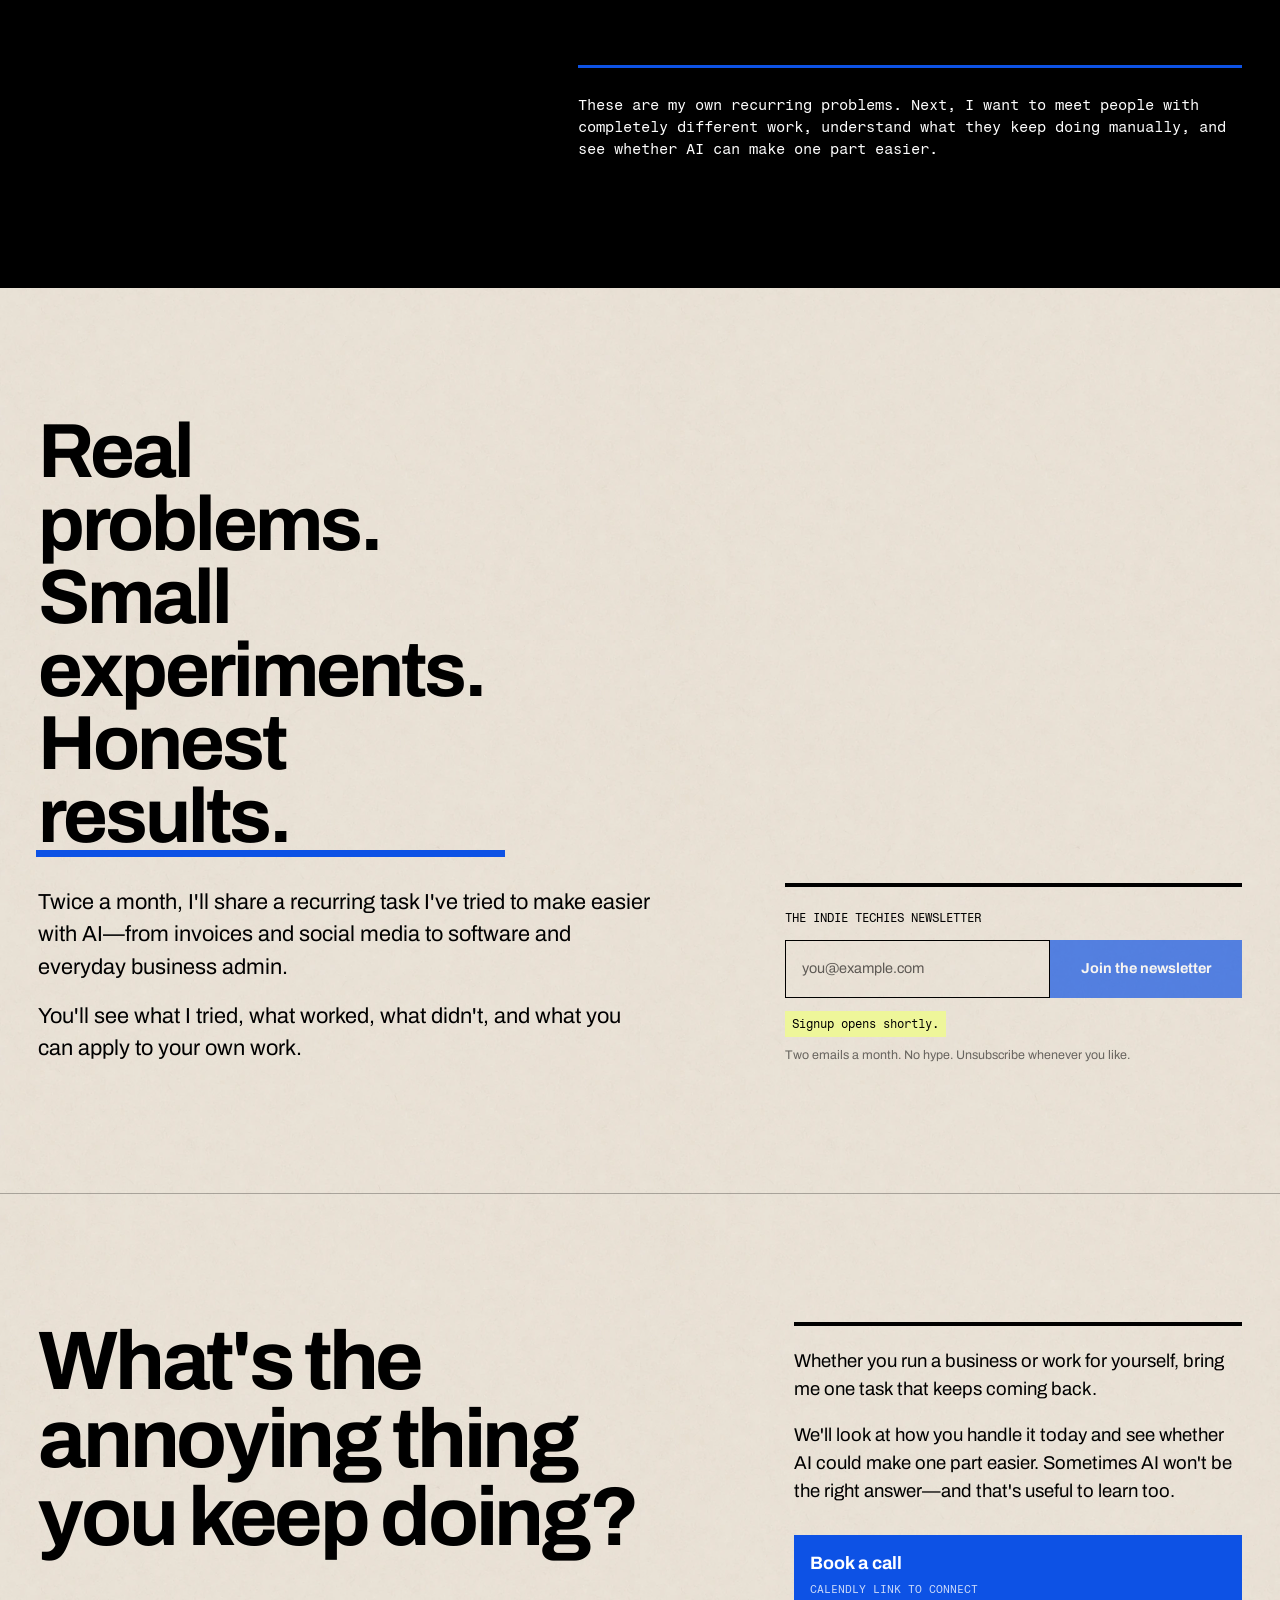
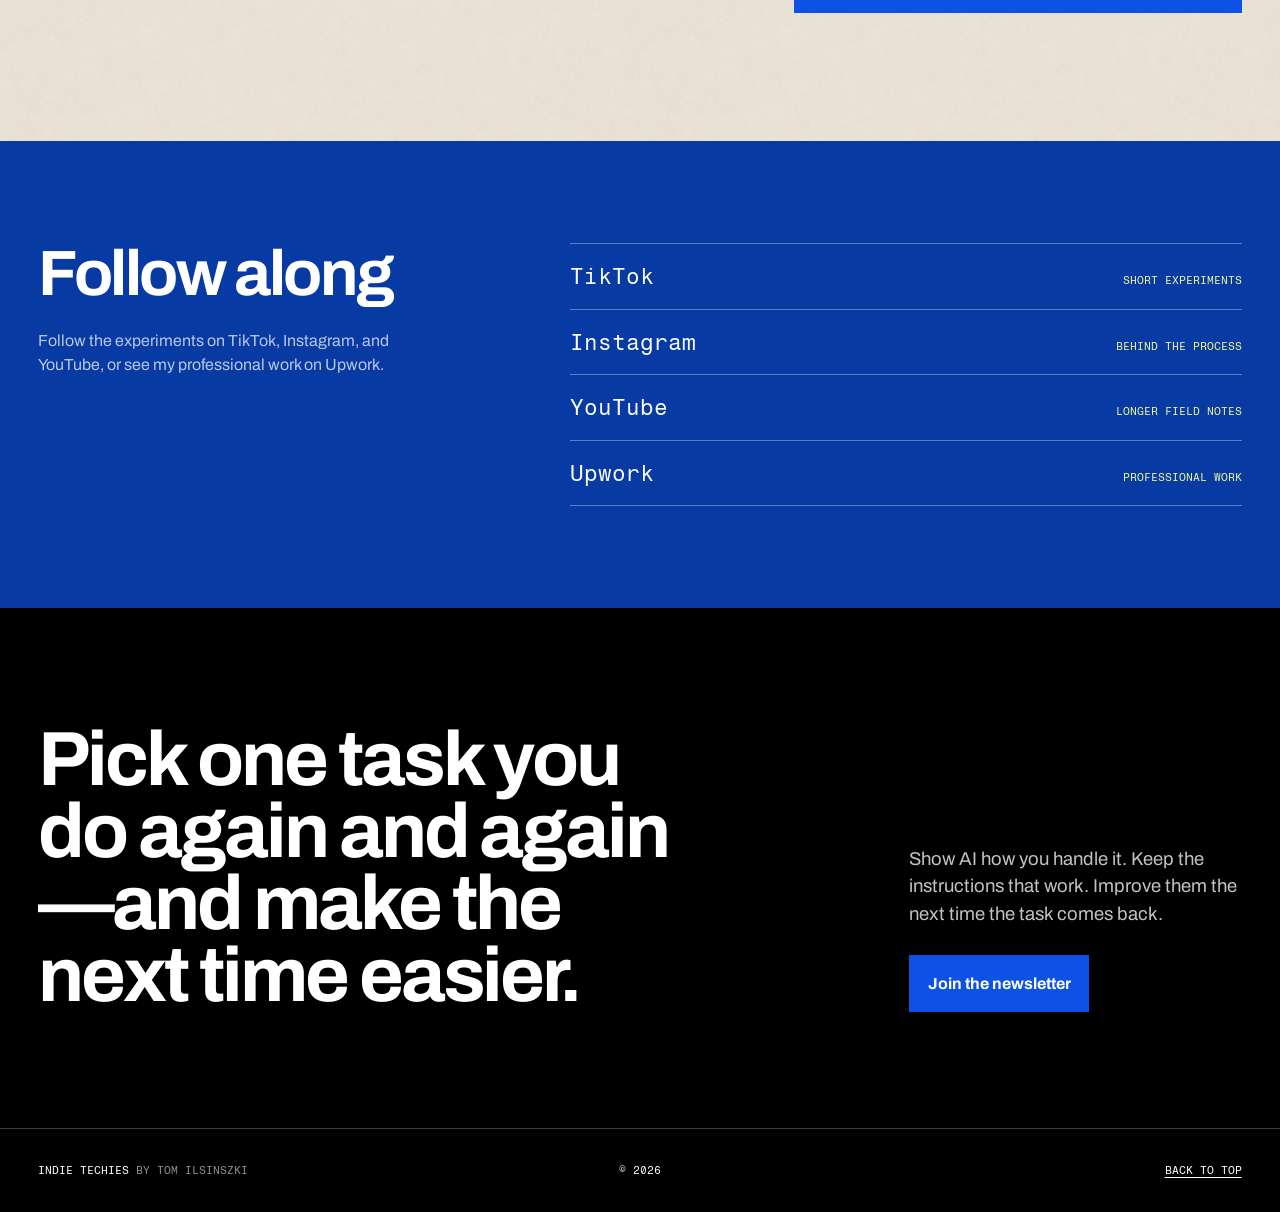
==== commit c8d6c04a: "change wording" ====
--- a/index.html
+++ b/index.html
@@ -8,11 +8,11 @@
     <link rel="icon" href="favicon.svg" type="image/svg+xml">
     <link rel="preload" href="assets/fonts/archivo-700.ttf" as="font" type="font/ttf" crossorigin>
     <link rel="stylesheet" href="styles.css?v=10">
-    <title>Indie Techie — Make repeated work easier with AI</title>
+    <title>Indie Techies — Make repeated work easier with AI</title>
   </head>
   <body id="top">
     <!--
-      THESIS: Indie Techie turns real recurring work into small, honest AI experiments from one experienced practitioner.
+      THESIS: Indie Techies turns real recurring work into small, honest AI experiments from one experienced practitioner.
       OWN-WORLD: Near-black contact frames on sampled #F3EFEA proof paper, electric #0D52E5 proof marks, citrus #EEF69A status accents, documentary portraiture, Archivo grotesk and Fragment Mono metadata.
       STORY: Practical promise, four-step method, personal origin, working examples, newsletter, recurring-problem invitation, social destinations, closing action.
       FIRST VIEWPORT: A plainspoken proposition, dominant newsletter destination, and compact portrait proof establish both usefulness and authorship.
@@ -21,7 +21,7 @@
 
     <header class="site-header">
       <div class="site-shell site-header__inner">
-        <a class="wordmark" href="#top" aria-label="Indie Techie, home">Indie Techie</a>
+        <a class="wordmark" href="#top" aria-label="Indie Techies, home">Indie Techies</a>
         <nav class="site-nav" aria-label="Primary navigation">
           <ul>
             <li><a href="#method"><span>01</span> Method</a></li>
@@ -44,9 +44,9 @@
           <p class="hero__intro">
             Find something you do again and again. Show AI how you handle it, so it can help you next time. Repeat that, and the small improvements start to add up.
           </p>
-          <a class="hero__newsletter" href="#newsletter" aria-label="Go to the Indie Techie newsletter signup, opening shortly">
+          <a class="hero__newsletter" href="#newsletter" aria-label="Go to the Indie Techies newsletter signup, opening shortly">
             <span>
-              <strong>The Indie Techie newsletter</strong>
+              <strong>The Indie Techies newsletter</strong>
               <span class="hero__newsletter-message">Real problems. Small experiments. Honest results.</span>
               <small>Two emails a month. Signup opens shortly.</small>
             </span>
@@ -58,7 +58,7 @@
         </div>
 
         <figure class="portrait-proof">
-          <div class="proof-rail proof-rail--top" aria-hidden="true"><span>IT_002</span><span>24</span><span>Indie Techie</span></div>
+          <div class="proof-rail proof-rail--top" aria-hidden="true"><span>IT_002</span><span>24</span><span>Indie Techies</span></div>
           <img src="assets/tom-portrait.jpg" alt="Tom Ilsinszki outdoors beneath palm trees" width="3024" height="2268" fetchpriority="high">
           <div class="proof-rail proof-rail--bottom" aria-hidden="true"><span>24</span><span>24A</span></div>
           <span class="portrait-proof__edge" aria-hidden="true">400TX</span>
@@ -183,7 +183,7 @@
           <p>You'll see what I tried, what worked, what didn't, and what you can apply to your own work.</p>
         </div>
         <div class="field-notes__form">
-          <p>The Indie Techie newsletter</p>
+          <p>The Indie Techies newsletter</p>
           <!-- Task 3 will connect this form to the selected newsletter provider. -->
           <form aria-label="Newsletter signup coming soon" aria-describedby="newsletter-signup-status newsletter-signup-promise">
             <label for="newsletter-email">Your email</label>
@@ -237,7 +237,7 @@
 
     <footer class="site-footer">
       <div class="site-shell site-footer__inner">
-        <p>Indie Techie <span>by Tom Ilsinszki</span></p><p>© 2026</p><a href="#top">Back to top</a>
+        <p>Indie Techies <span>by Tom Ilsinszki</span></p><p>© 2026</p><a href="#top">Back to top</a>
       </div>
     </footer>
   </body>
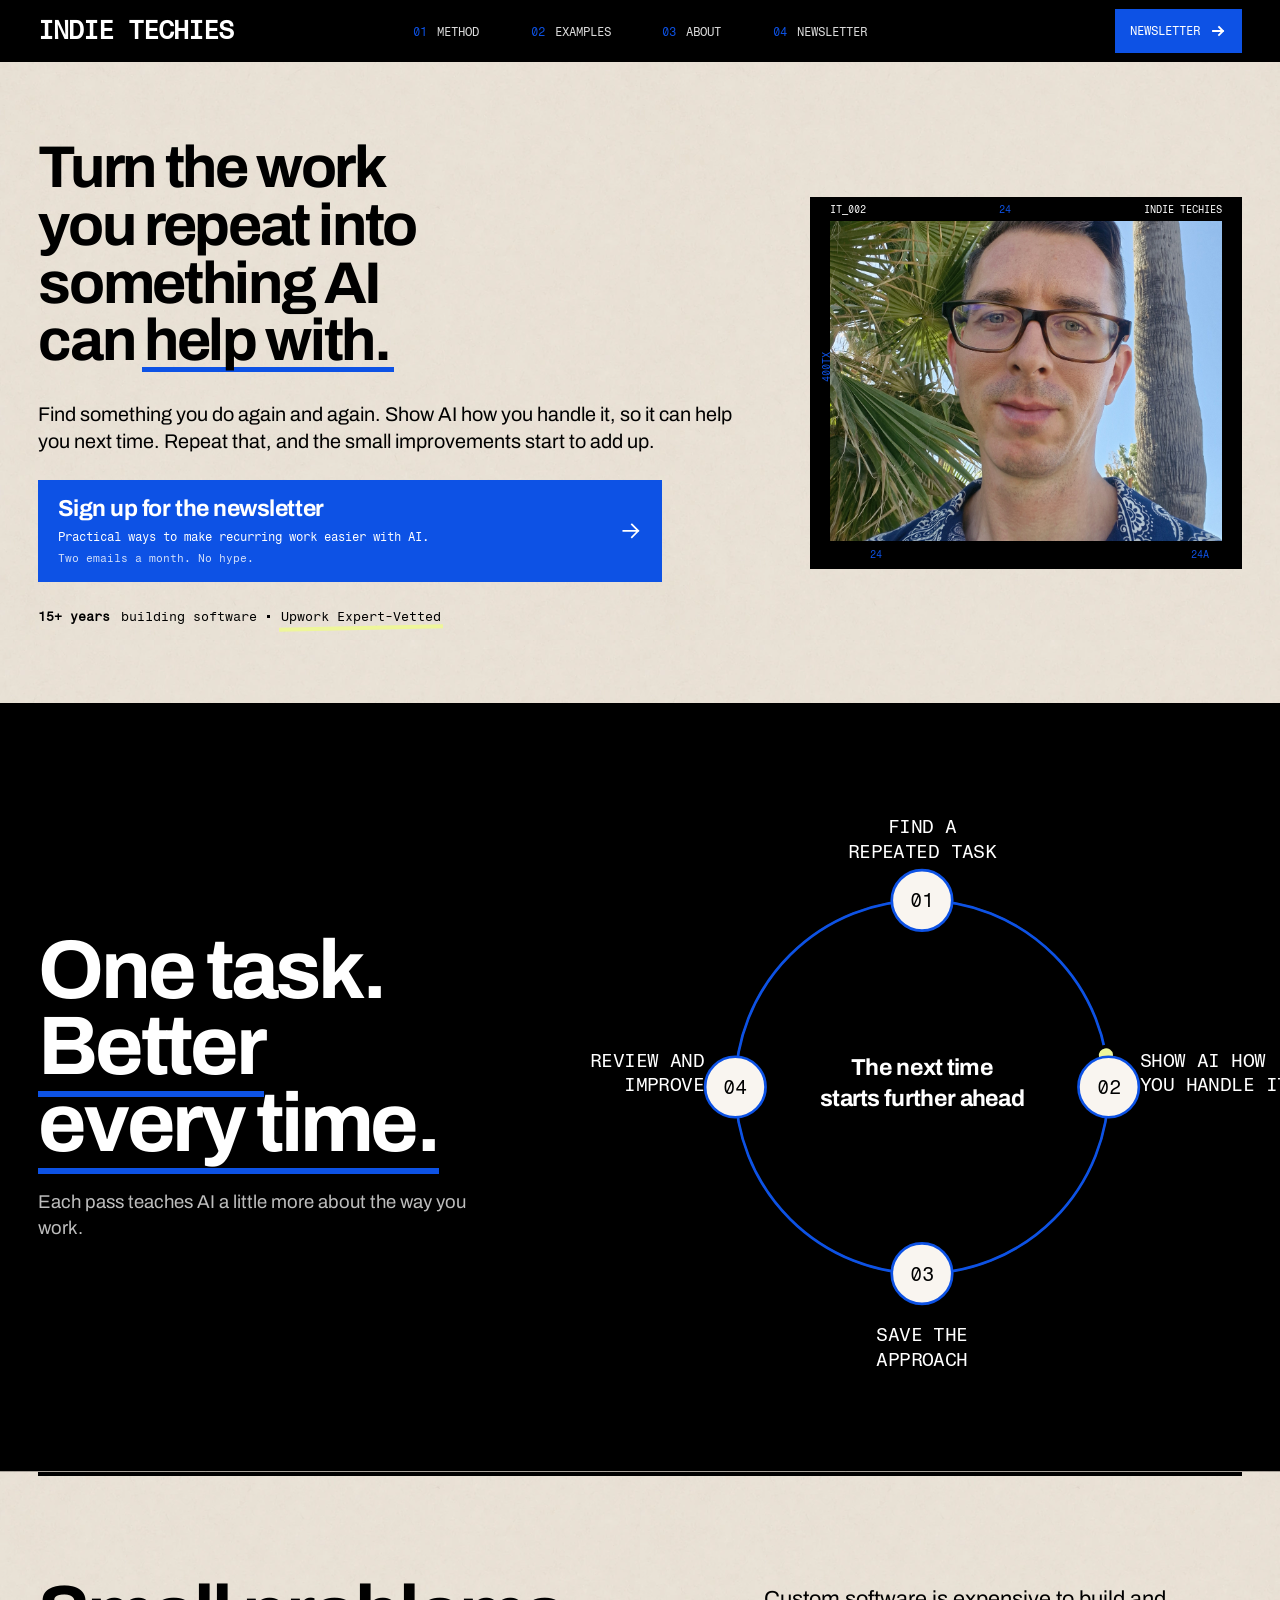
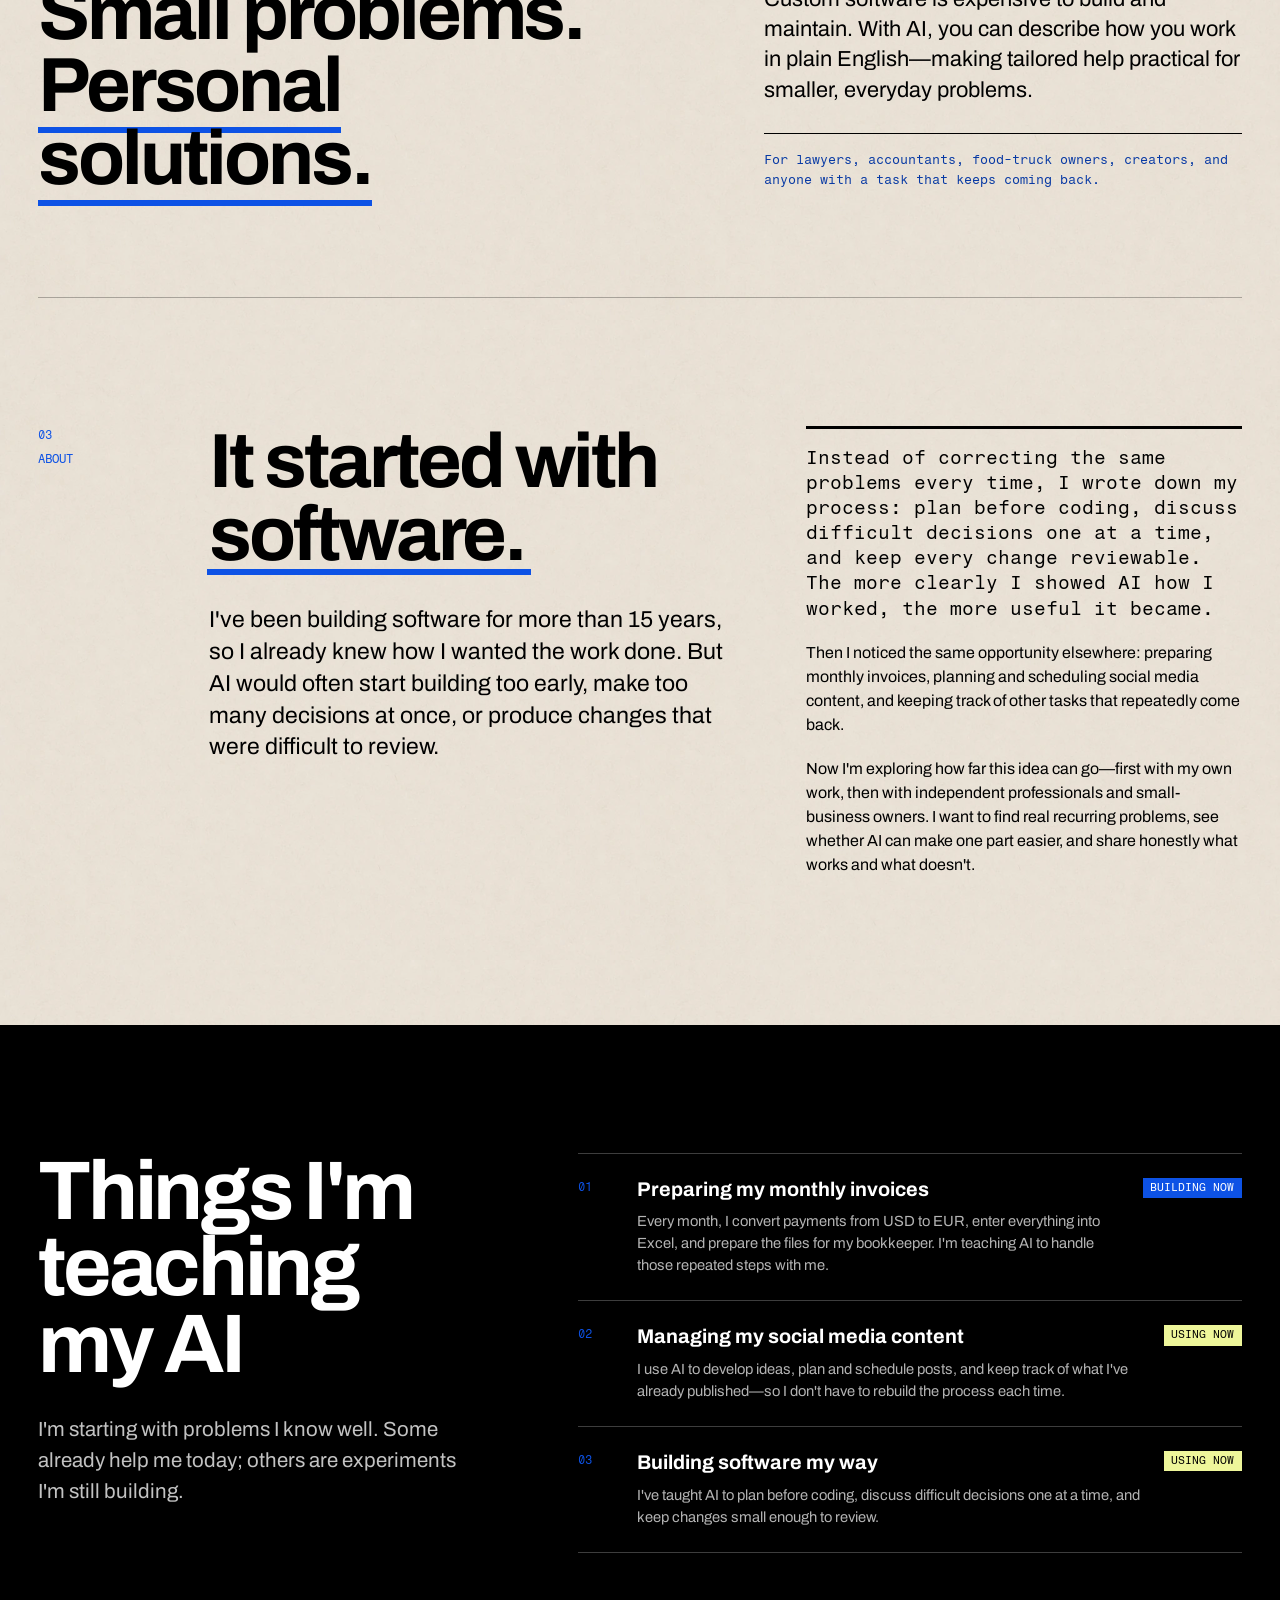
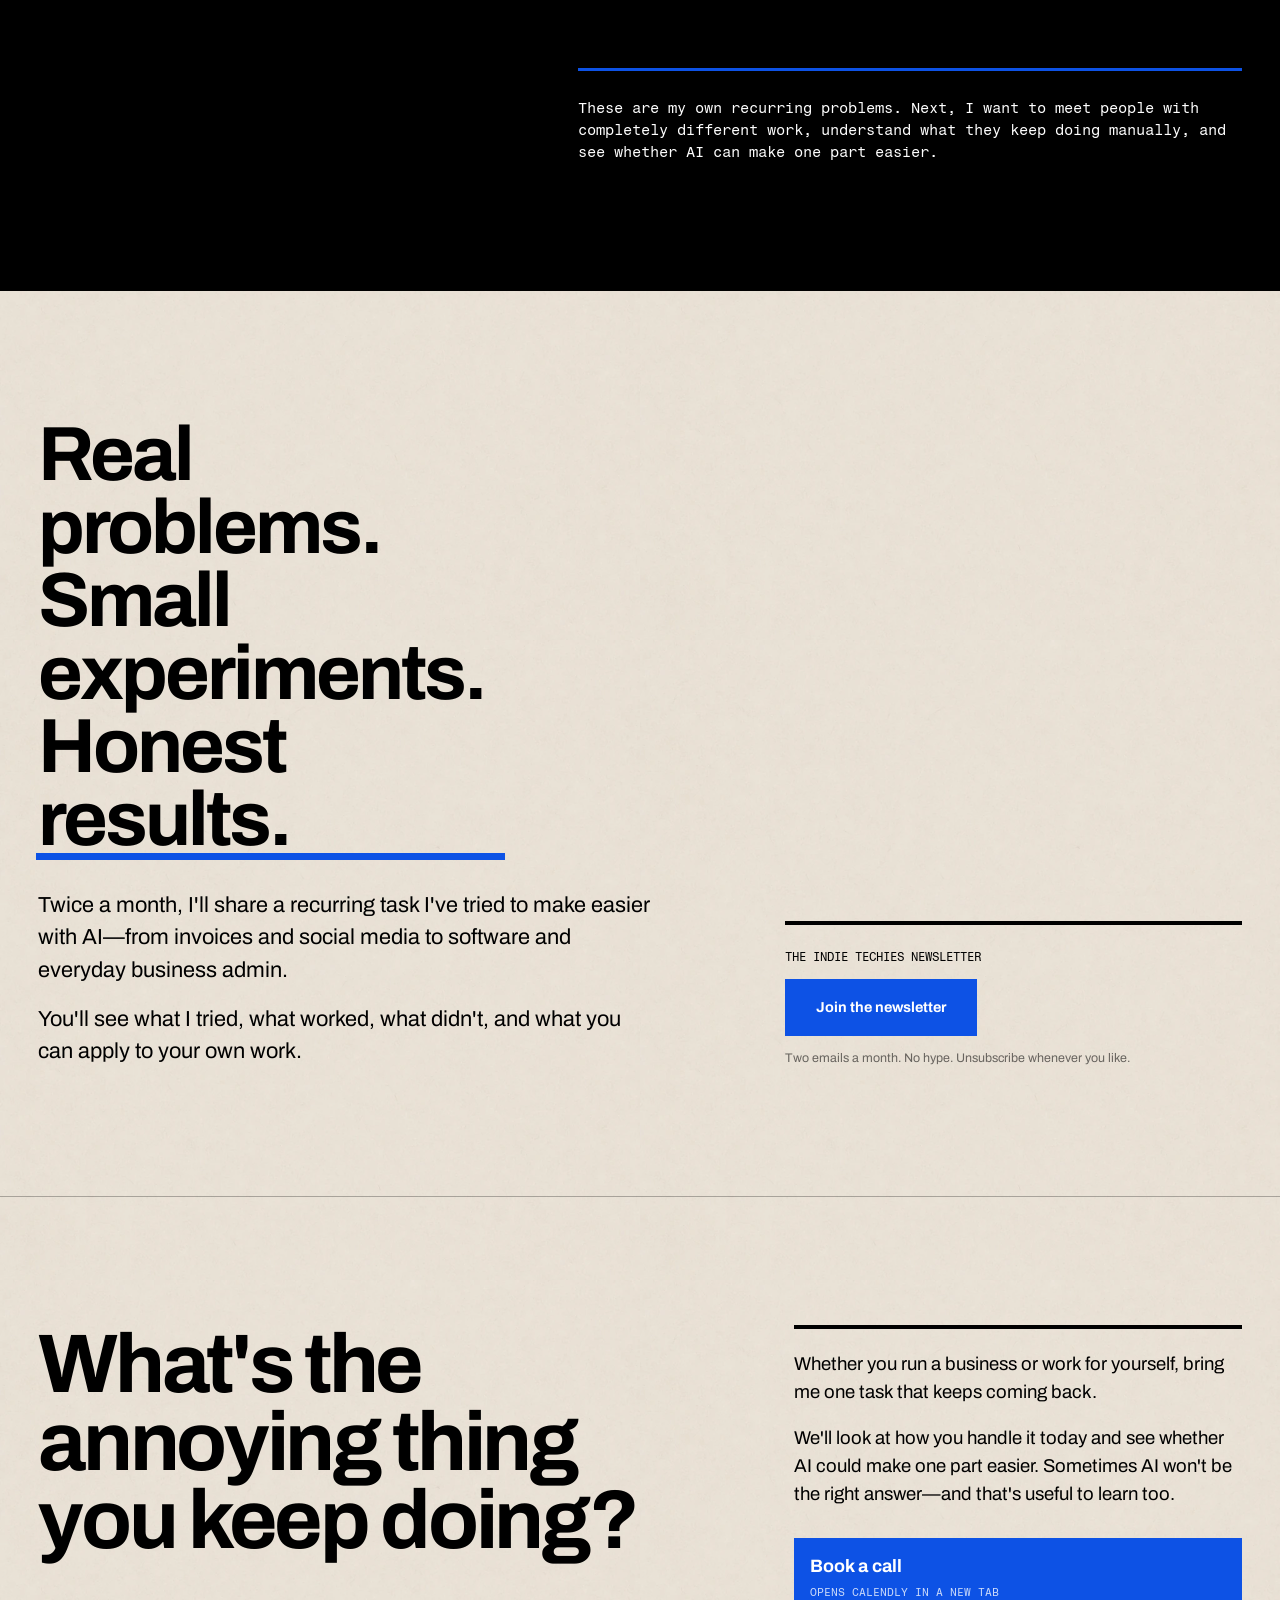
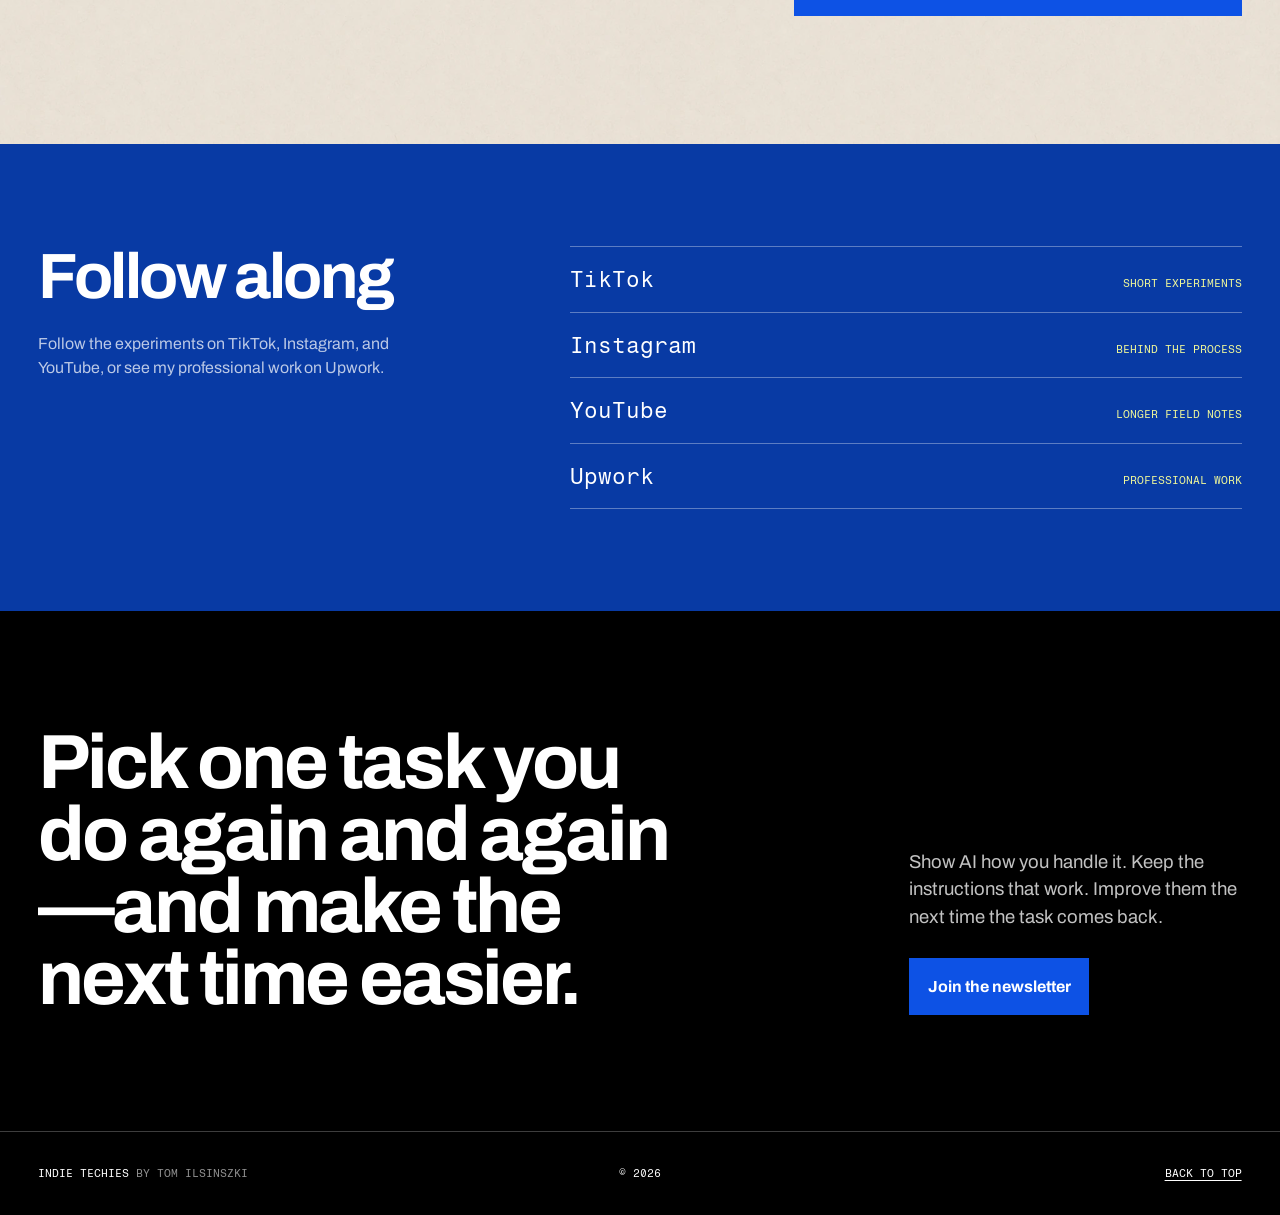
==== commit 7308ee69: "Improve newsletter and book-a-call buttons." ====
--- a/index.html
+++ b/index.html
@@ -7,7 +7,7 @@
     <meta name="theme-color" content="#000000">
     <link rel="icon" href="favicon.svg" type="image/svg+xml">
     <link rel="preload" href="assets/fonts/archivo-700.ttf" as="font" type="font/ttf" crossorigin>
-    <link rel="stylesheet" href="styles.css?v=10">
+    <link rel="stylesheet" href="styles.css?v=13">
     <title>Indie Techies — Make repeated work easier with AI</title>
   </head>
   <body id="top">
@@ -30,7 +30,7 @@
             <li><a href="#newsletter"><span>04</span> Newsletter</a></li>
           </ul>
         </nav>
-        <a class="header-action" href="#newsletter" aria-label="Newsletter signup, opening shortly">
+        <a class="header-action" data-formkit-toggle="569336f2a5" href="https://indie-techies.kit.com/569336f2a5" aria-label="Open the Indie Techies newsletter signup" aria-haspopup="dialog">
           Newsletter
           <svg viewBox="0 0 16 16" aria-hidden="true"><path d="M3 8h10M9 4l4 4-4 4"></path></svg>
         </a>
@@ -44,11 +44,11 @@
           <p class="hero__intro">
             Find something you do again and again. Show AI how you handle it, so it can help you next time. Repeat that, and the small improvements start to add up.
           </p>
-          <a class="hero__newsletter" href="#newsletter" aria-label="Go to the Indie Techies newsletter signup, opening shortly">
+          <a class="hero__newsletter" data-formkit-toggle="569336f2a5" href="https://indie-techies.kit.com/569336f2a5" aria-label="Open the Indie Techies newsletter signup" aria-haspopup="dialog">
             <span>
-              <strong>The Indie Techies newsletter</strong>
-              <span class="hero__newsletter-message">Real problems. Small experiments. Honest results.</span>
-              <small>Two emails a month. Signup opens shortly.</small>
+              <strong>Sign up for the newsletter</strong>
+              <span class="hero__newsletter-message">Practical ways to make recurring work easier with AI.</span>
+              <small>Two emails a month. No hype.</small>
             </span>
             <svg viewBox="0 0 24 24" aria-hidden="true"><path d="M5 12h14M13 6l6 6-6 6"></path></svg>
           </a>
@@ -184,13 +184,7 @@
         </div>
         <div class="field-notes__form">
           <p>The Indie Techies newsletter</p>
-          <!-- Task 3 will connect this form to the selected newsletter provider. -->
-          <form aria-label="Newsletter signup coming soon" aria-describedby="newsletter-signup-status newsletter-signup-promise">
-            <label for="newsletter-email">Your email</label>
-            <input id="newsletter-email" name="email" type="email" autocomplete="email" placeholder="you@example.com" aria-describedby="newsletter-signup-status newsletter-signup-promise" readonly>
-            <button type="button" disabled>Join the newsletter</button>
-          </form>
-          <p class="field-notes__status" id="newsletter-signup-status">Signup opens shortly.</p>
+          <a class="field-notes__button" data-formkit-toggle="569336f2a5" href="https://indie-techies.kit.com/569336f2a5" aria-label="Open the Indie Techies newsletter signup" aria-haspopup="dialog">Join the newsletter</a>
           <p class="field-notes__promise" id="newsletter-signup-promise">Two emails a month. No hype. Unsubscribe whenever you like.</p>
         </div>
       </section>
@@ -201,10 +195,10 @@
           <div class="callout__copy">
             <p>Whether you run a business or work for yourself, bring me one task that keeps coming back.</p>
             <p>We'll look at how you handle it today and see whether AI could make one part easier. Sometimes AI won't be the right answer—and that's useful to learn too.</p>
-            <span class="callout__action">
+            <a class="callout__action" href="https://calendly.com/ilsinszkitamas/quick-intro" target="_blank" rel="noopener noreferrer" aria-label="Book a call with Tom on Calendly (opens in a new tab)">
               <strong>Book a call</strong>
-              <small>Calendly link to connect</small>
-            </span>
+              <small>Opens Calendly in a new tab</small>
+            </a>
           </div>
         </div>
       </section>
@@ -229,7 +223,7 @@
           <h2 id="closing-title">Pick one task you do again and again—and make the next time easier.</h2>
           <div>
             <p>Show AI how you handle it. Keep the instructions that work. Improve them the next time the task comes back.</p>
-            <a href="#newsletter" aria-label="Go to the newsletter signup, opening shortly">Join the newsletter</a>
+            <a data-formkit-toggle="569336f2a5" href="https://indie-techies.kit.com/569336f2a5" aria-label="Open the Indie Techies newsletter signup" aria-haspopup="dialog">Join the newsletter</a>
           </div>
         </div>
       </section>
@@ -240,5 +234,6 @@
         <p>Indie Techies <span>by Tom Ilsinszki</span></p><p>© 2026</p><a href="#top">Back to top</a>
       </div>
     </footer>
+    <script async data-uid="569336f2a5" src="https://indie-techies.kit.com/569336f2a5/index.js"></script>
   </body>
 </html>
--- a/styles.css
+++ b/styles.css
@@ -330,18 +330,17 @@
 }
 
 .hero__newsletter strong {
-  font-family: "Fragment Mono", monospace;
-  font-size: clamp(0.68rem, 0.85vw, 0.78rem);
-  font-weight: 400;
-  line-height: 1.15;
-  text-transform: uppercase;
+  font-size: clamp(1.25rem, 1.8vw, 1.6rem);
+  font-weight: 700;
+  letter-spacing: -0.02em;
+  line-height: 1.08;
 }
 
 .hero__newsletter-message {
-  margin-top: 0.42rem;
-  font-size: clamp(1rem, 1.35vw, 1.25rem);
-  font-weight: 700;
-  line-height: 1.16;
+  margin-top: 0.5rem;
+  font-family: "Fragment Mono", monospace;
+  font-size: clamp(0.68rem, 0.9vw, 0.82rem);
+  line-height: 1.3;
 }
 
 .hero__newsletter small {
@@ -1325,30 +1324,27 @@
   text-transform: uppercase;
 }
 
-.field-notes form {
-  grid-template-columns: minmax(0, 1fr) auto;
-  gap: 0;
-}
-
-.field-notes input,
-.field-notes button {
+.field-notes__button {
+  display: inline-flex;
+  width: fit-content;
   min-height: 3.6rem;
-  padding-inline: 1rem;
+  min-width: 12rem;
+  padding: 0.9rem 1.15rem;
+  align-items: center;
+  justify-content: center;
+  color: #ffffff;
+  background: var(--blue);
   font-size: 0.9rem;
-}
-
-.field-notes button { width: auto; min-width: 12rem; }
-
-.field-notes__status {
-  display: inline-block;
-  padding: 0.25rem 0.45rem;
-  margin: 0.8rem 0 0.55rem;
-  background: var(--citrus);
-  font-family: "Fragment Mono", monospace;
-  font-size: 0.78rem;
-}
-
-.field-notes__promise { margin: 0; color: var(--muted); font-size: 0.78rem; }
+  font-weight: 700;
+  text-decoration: none;
+}
+
+.field-notes__button:hover {
+  color: #ffffff;
+  background: var(--blue-dark);
+}
+
+.field-notes__promise { margin: 0.8rem 0 0; color: var(--muted); font-size: 0.78rem; }
 
 /* Recurring-problem invitation */
 
@@ -1391,6 +1387,12 @@
   place-content: center start;
   color: #ffffff;
   background: var(--blue);
+  text-decoration: none;
+}
+
+.callout__action:hover {
+  color: #ffffff;
+  background: var(--blue-dark);
 }
 
 .callout__action strong {
@@ -1635,8 +1637,7 @@
   .closing h2 { font-size: clamp(3.1rem, 14vw, 5rem); }
   .examples__list li { grid-template-columns: 2.25rem 1fr; }
   .examples__status { grid-column: 2; justify-self: start; }
-  .field-notes form { grid-template-columns: 1fr; gap: 0.5rem; }
-  .field-notes button { width: 100%; }
+  .field-notes__button { width: 100%; }
   .elsewhere li { gap: 1rem; align-items: flex-start; flex-direction: column; }
   .site-footer__inner { min-height: auto; padding-block: 1.5rem; grid-template-columns: 1fr auto; }
   .site-footer p:nth-child(2) { display: none; }
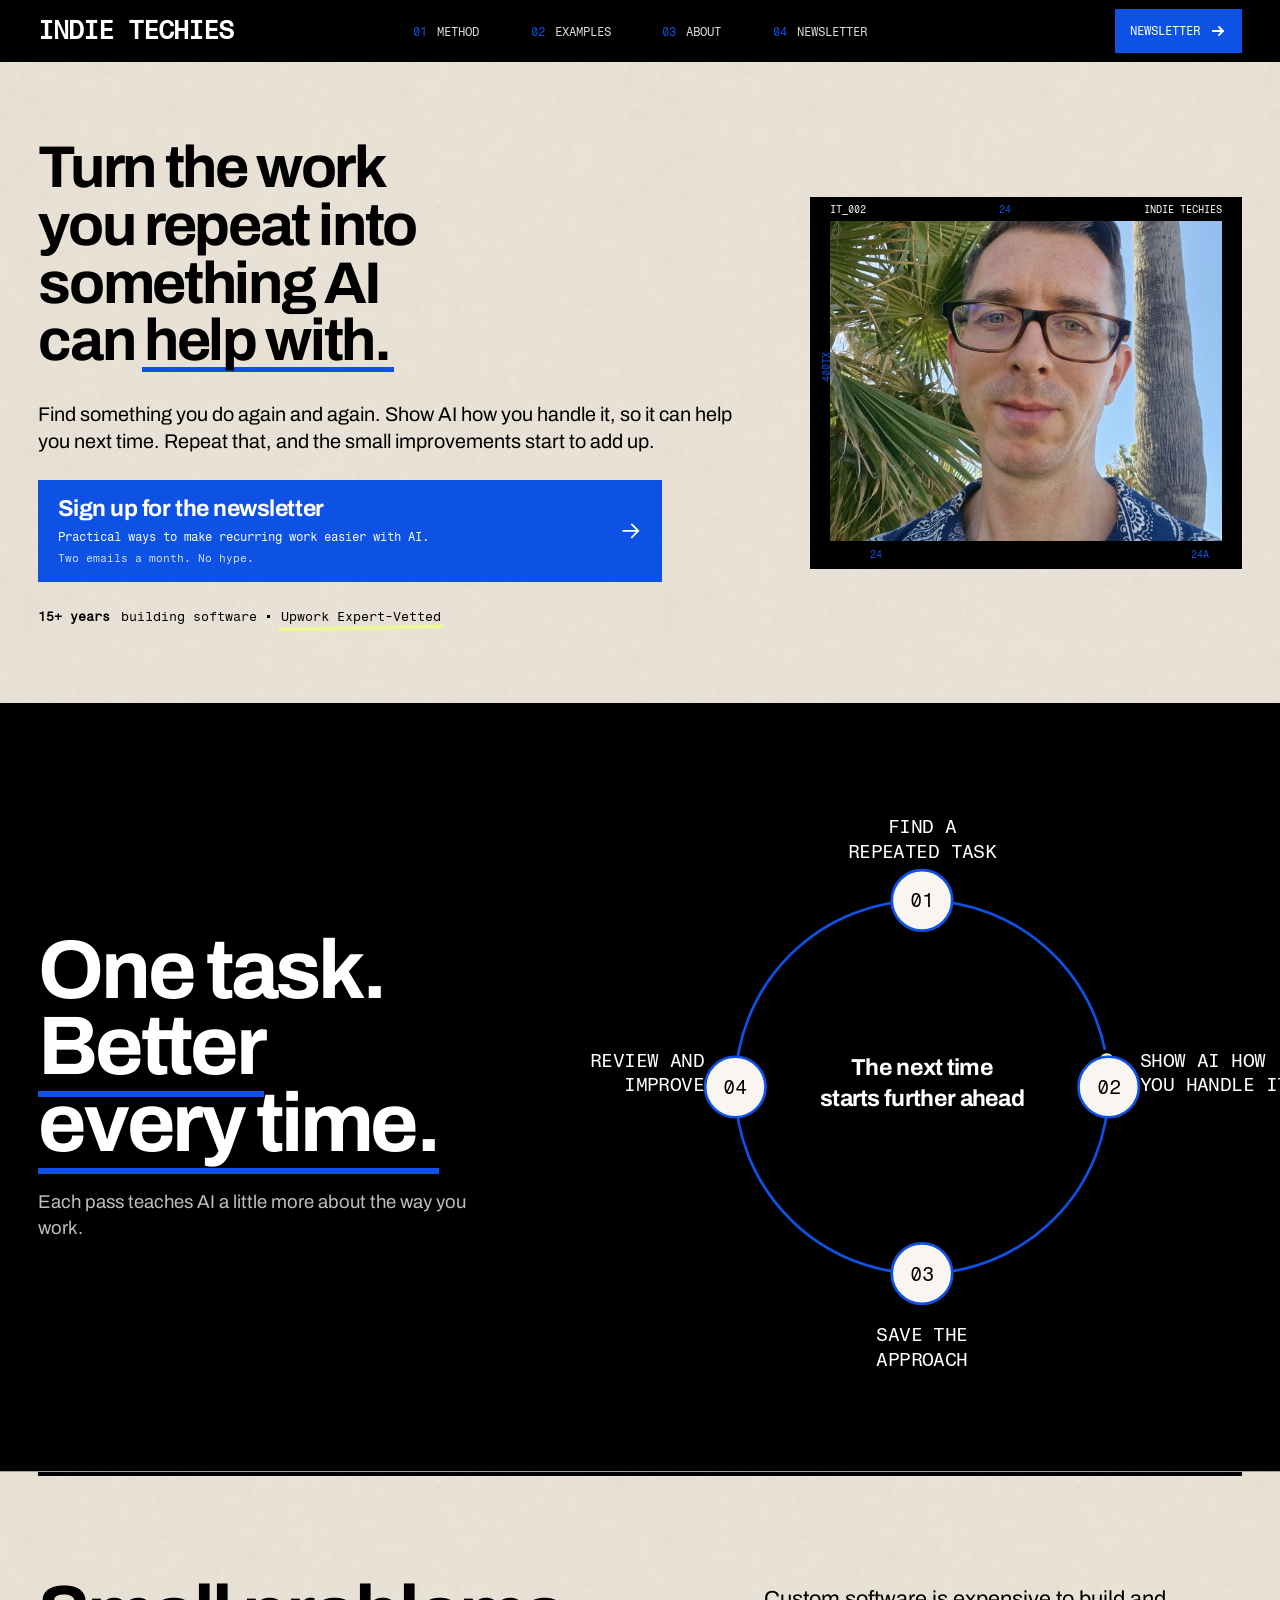
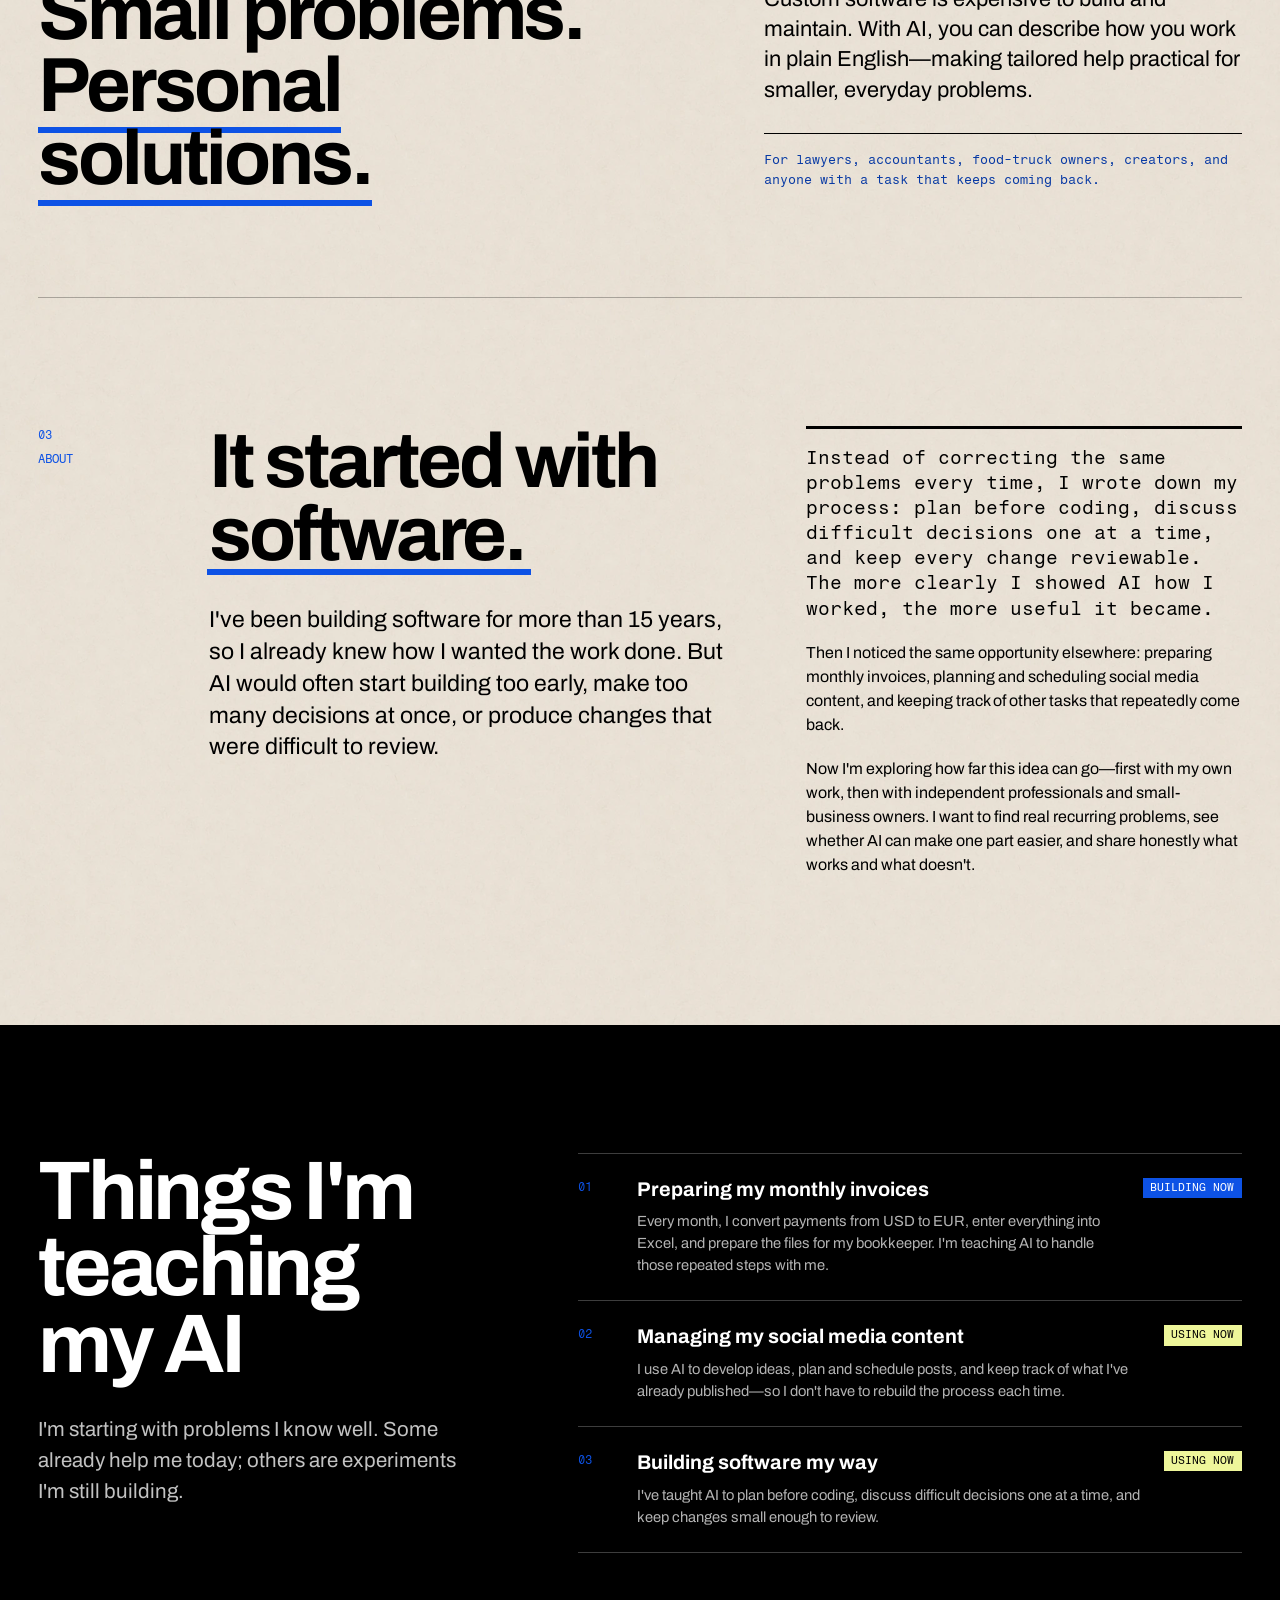
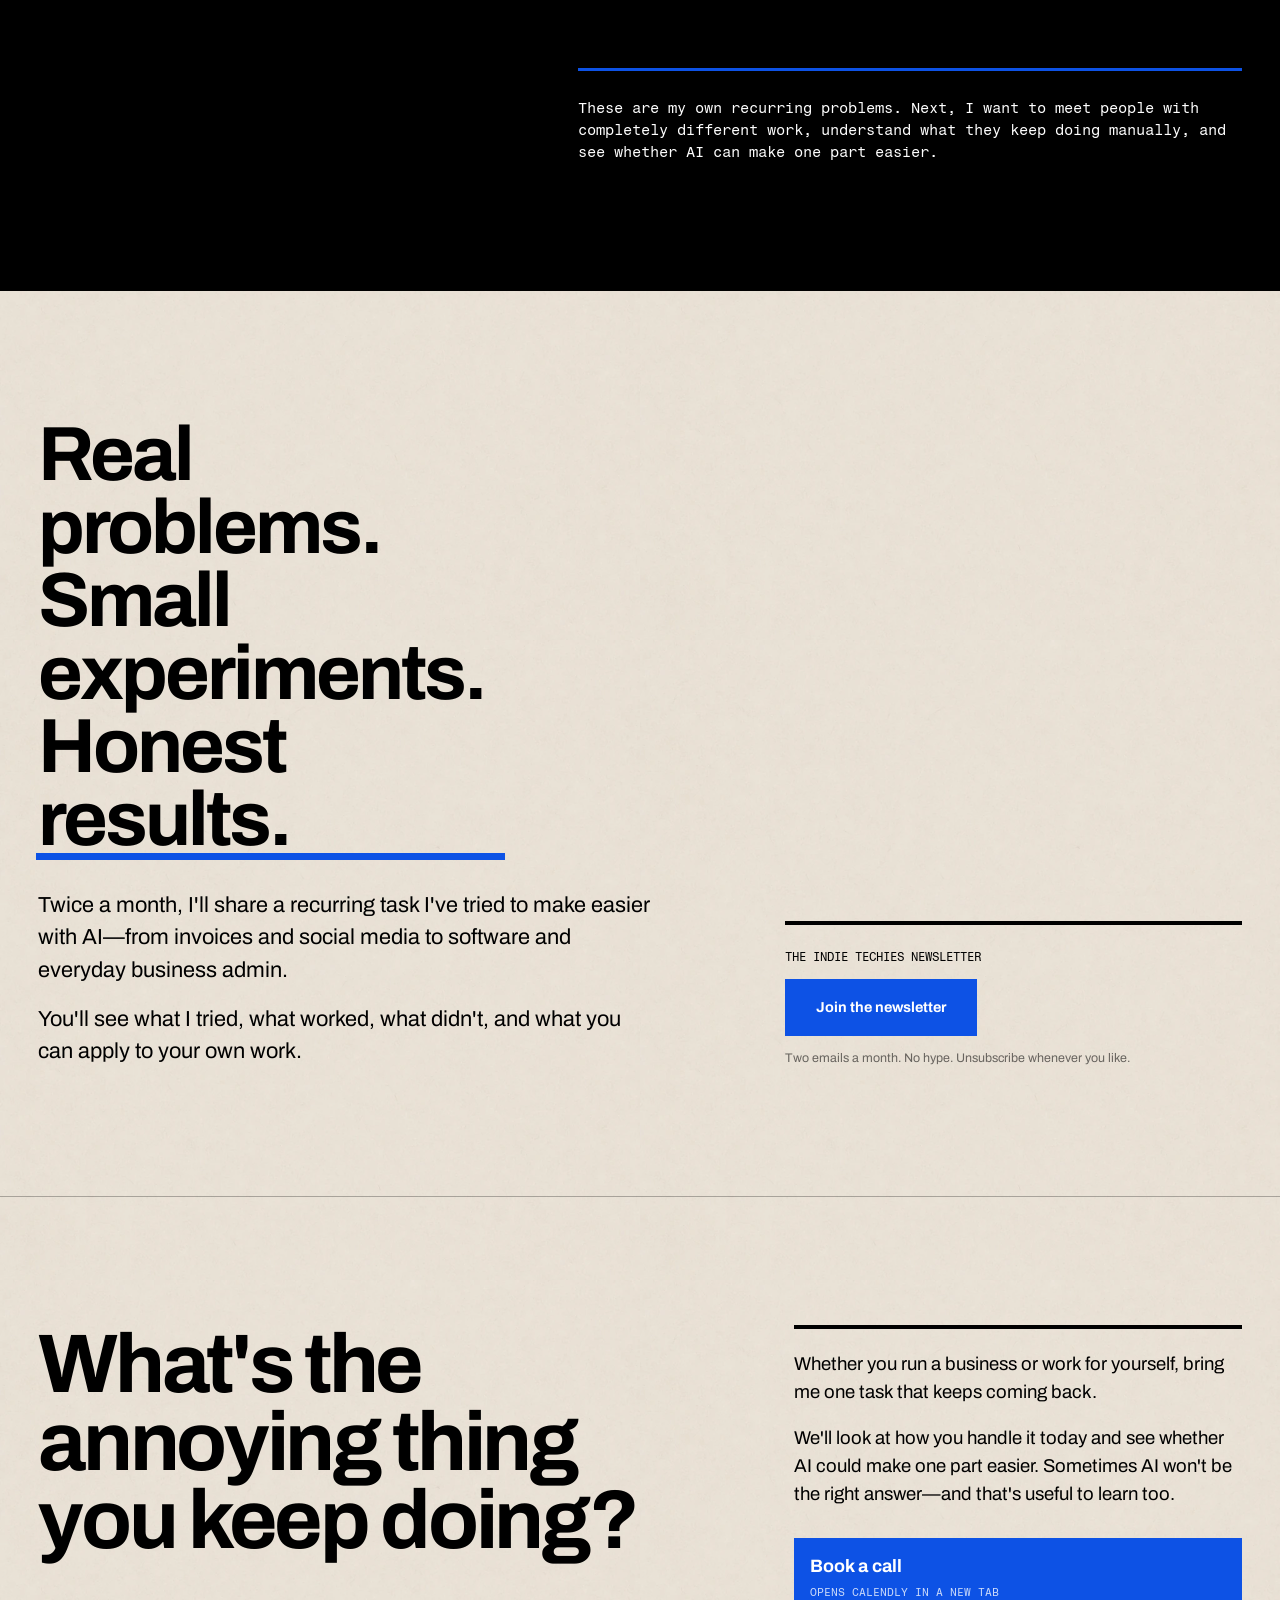
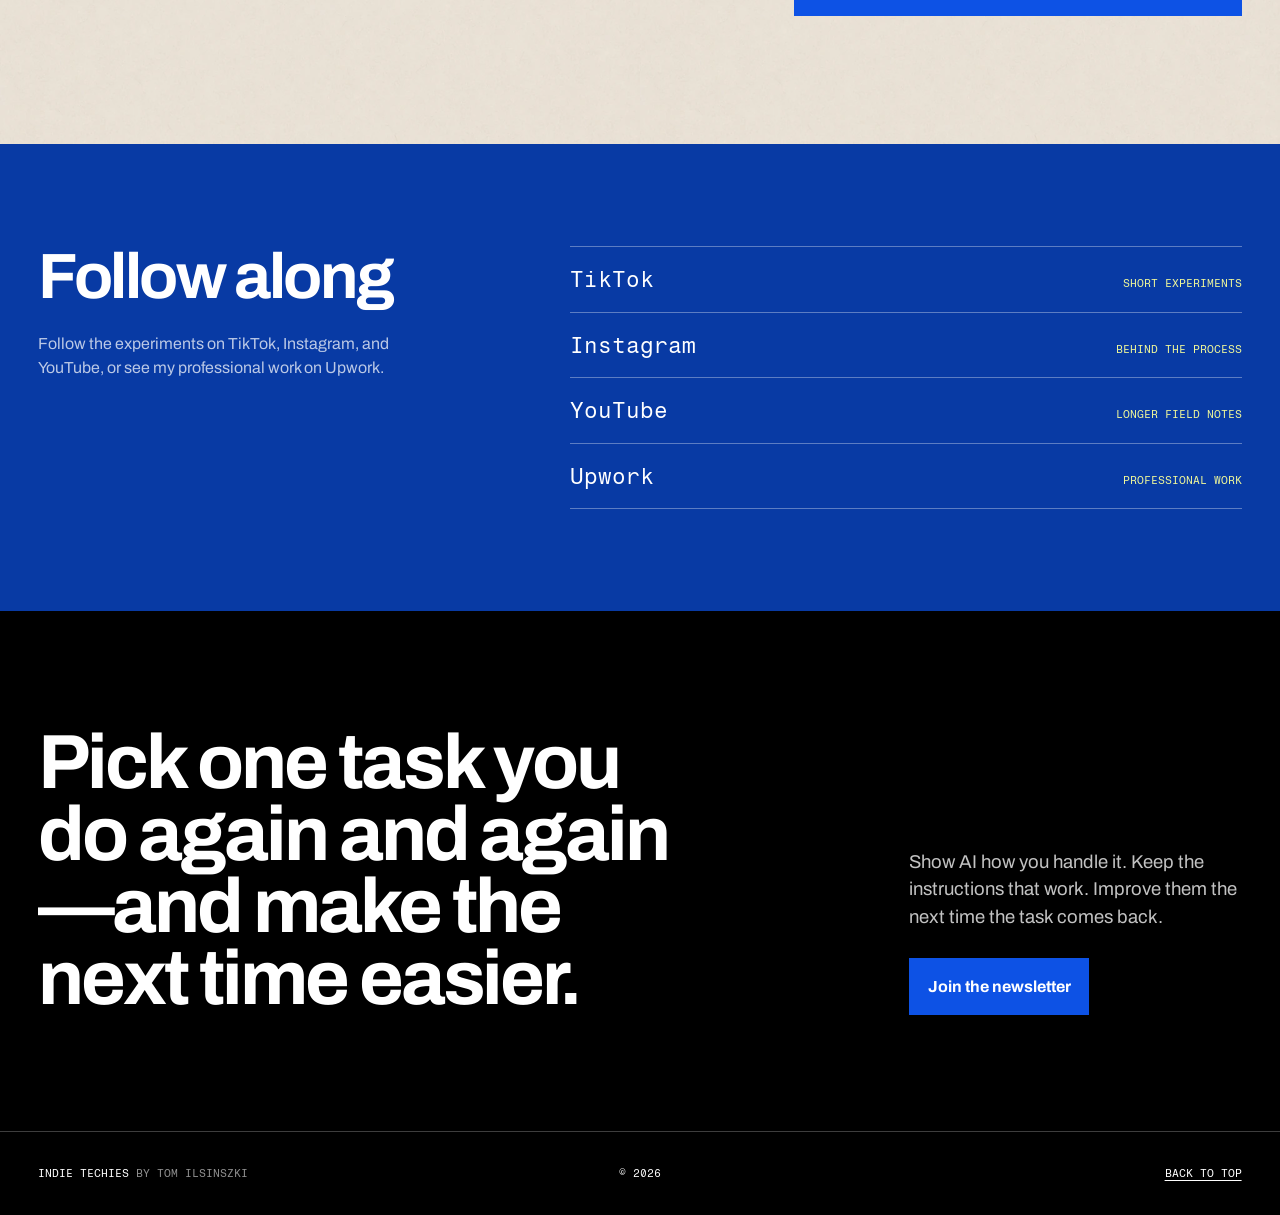
==== commit 62ada081: "add google tag" ====
--- a/index.html
+++ b/index.html
@@ -3,6 +3,15 @@
   <head>
     <meta charset="utf-8">
     <meta name="viewport" content="width=device-width, initial-scale=1">
+    <!-- Google tag (gtag.js) -->
+    <script async src="https://www.googletagmanager.com/gtag/js?id=G-4YPSH83Y4G"></script>
+    <script>
+      window.dataLayer = window.dataLayer || [];
+      function gtag(){dataLayer.push(arguments);}
+      gtag('js', new Date());
+
+      gtag('config', 'G-4YPSH83Y4G');
+    </script>
     <meta name="description" content="Practical experiments from Tom Ilsinszki about turning repeated work into something AI can help with.">
     <meta name="theme-color" content="#000000">
     <link rel="icon" href="favicon.svg" type="image/svg+xml">
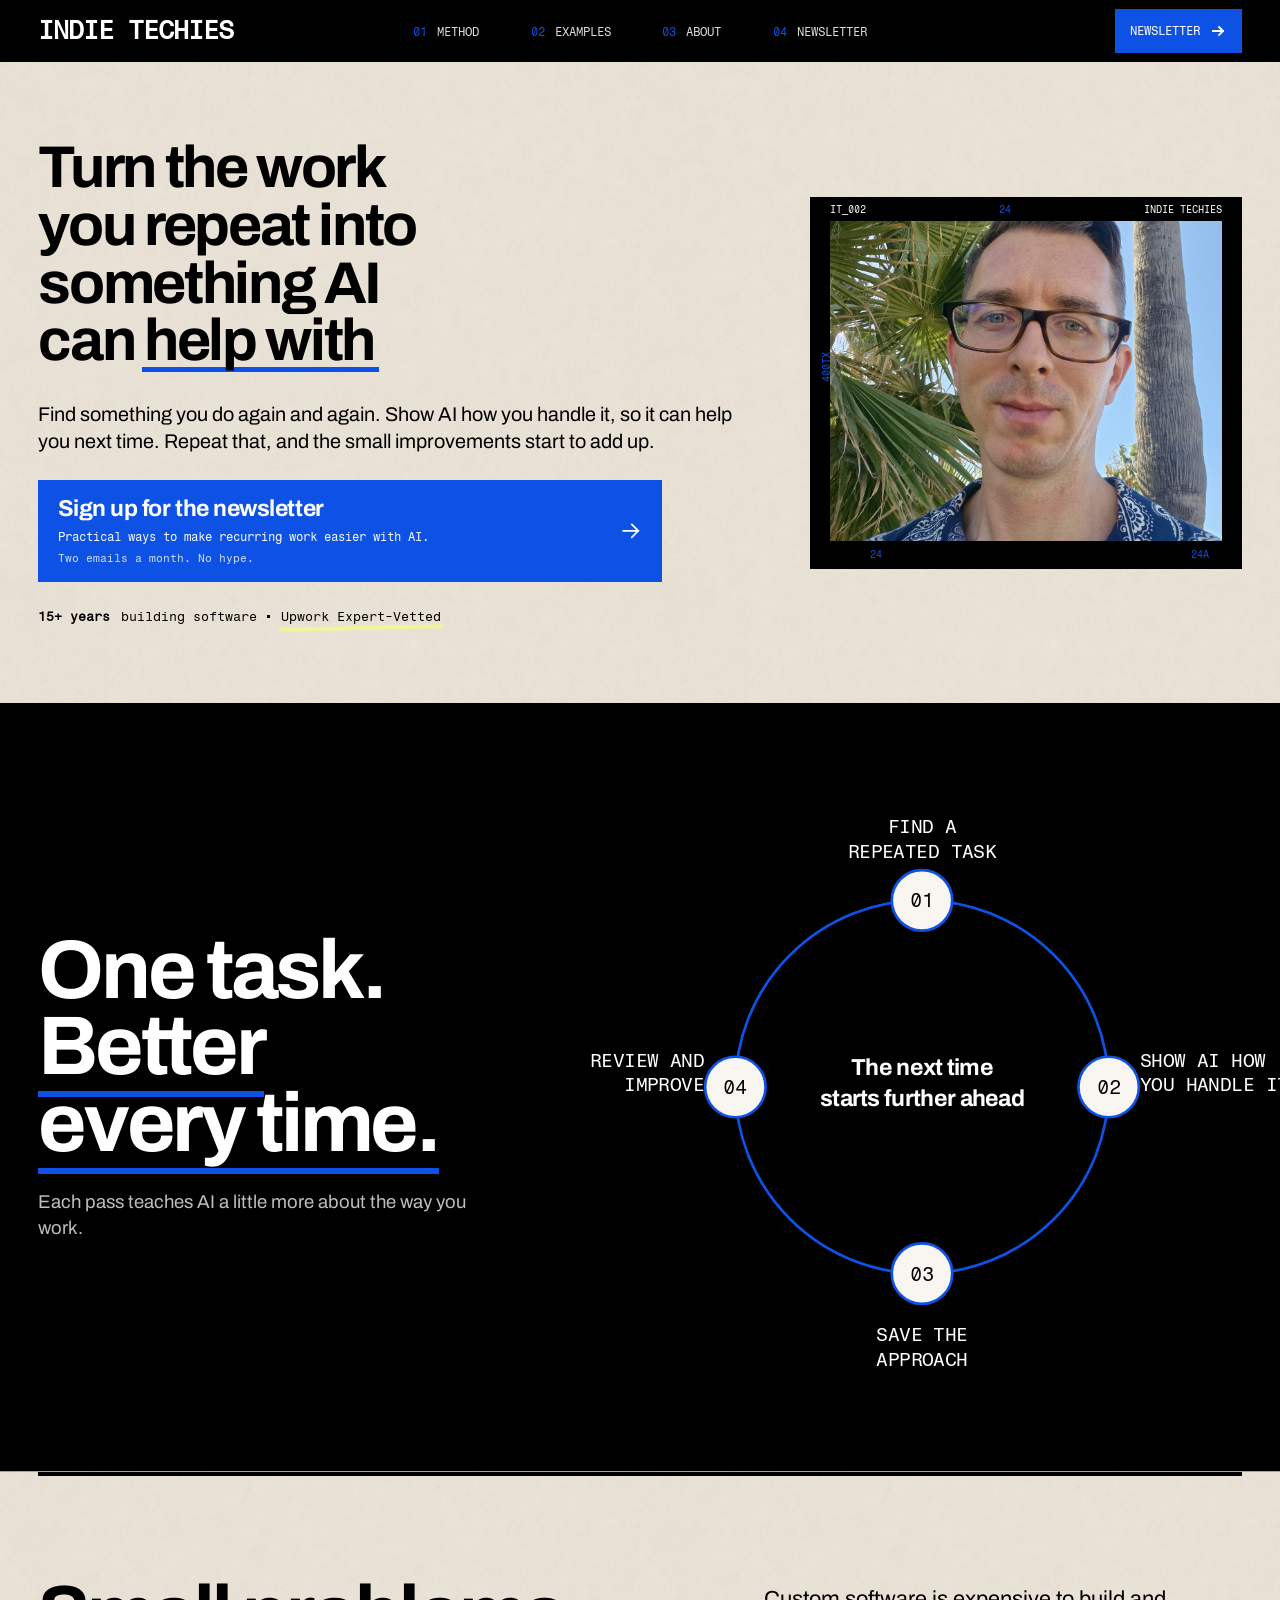
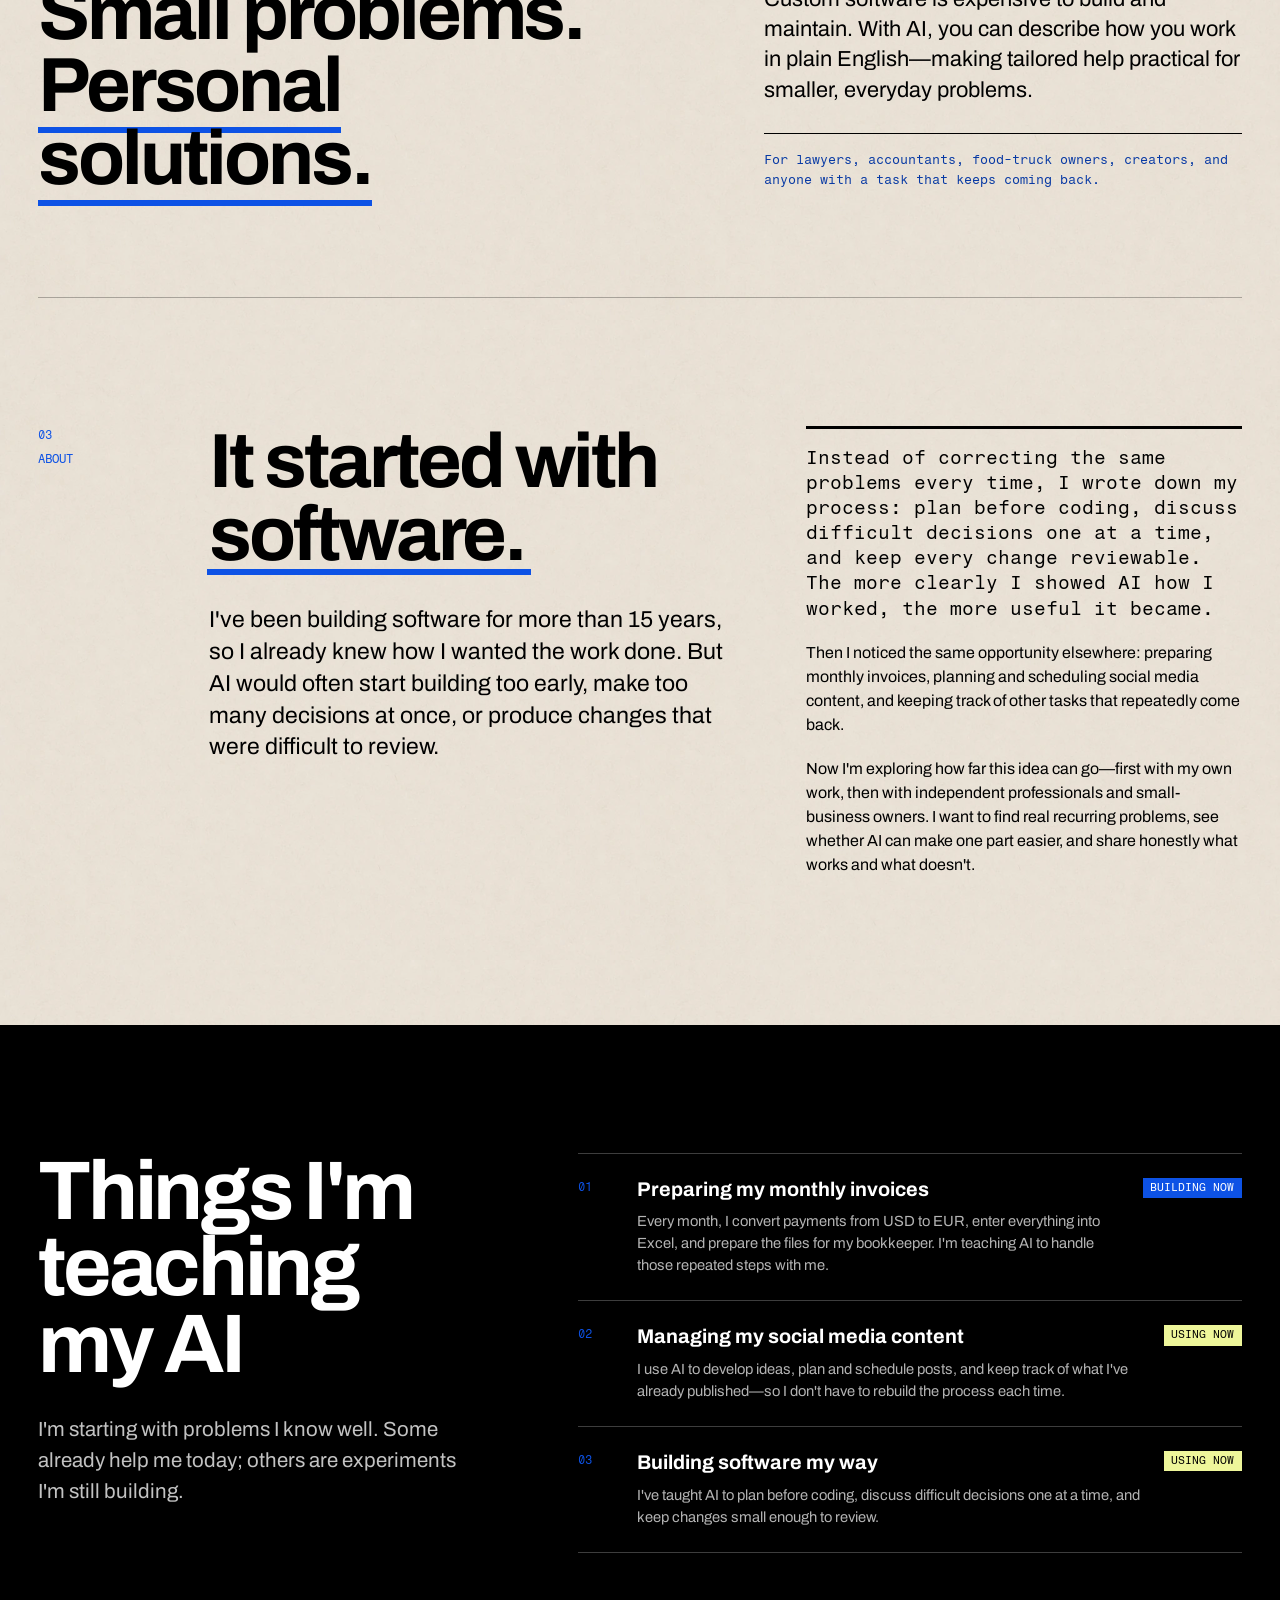
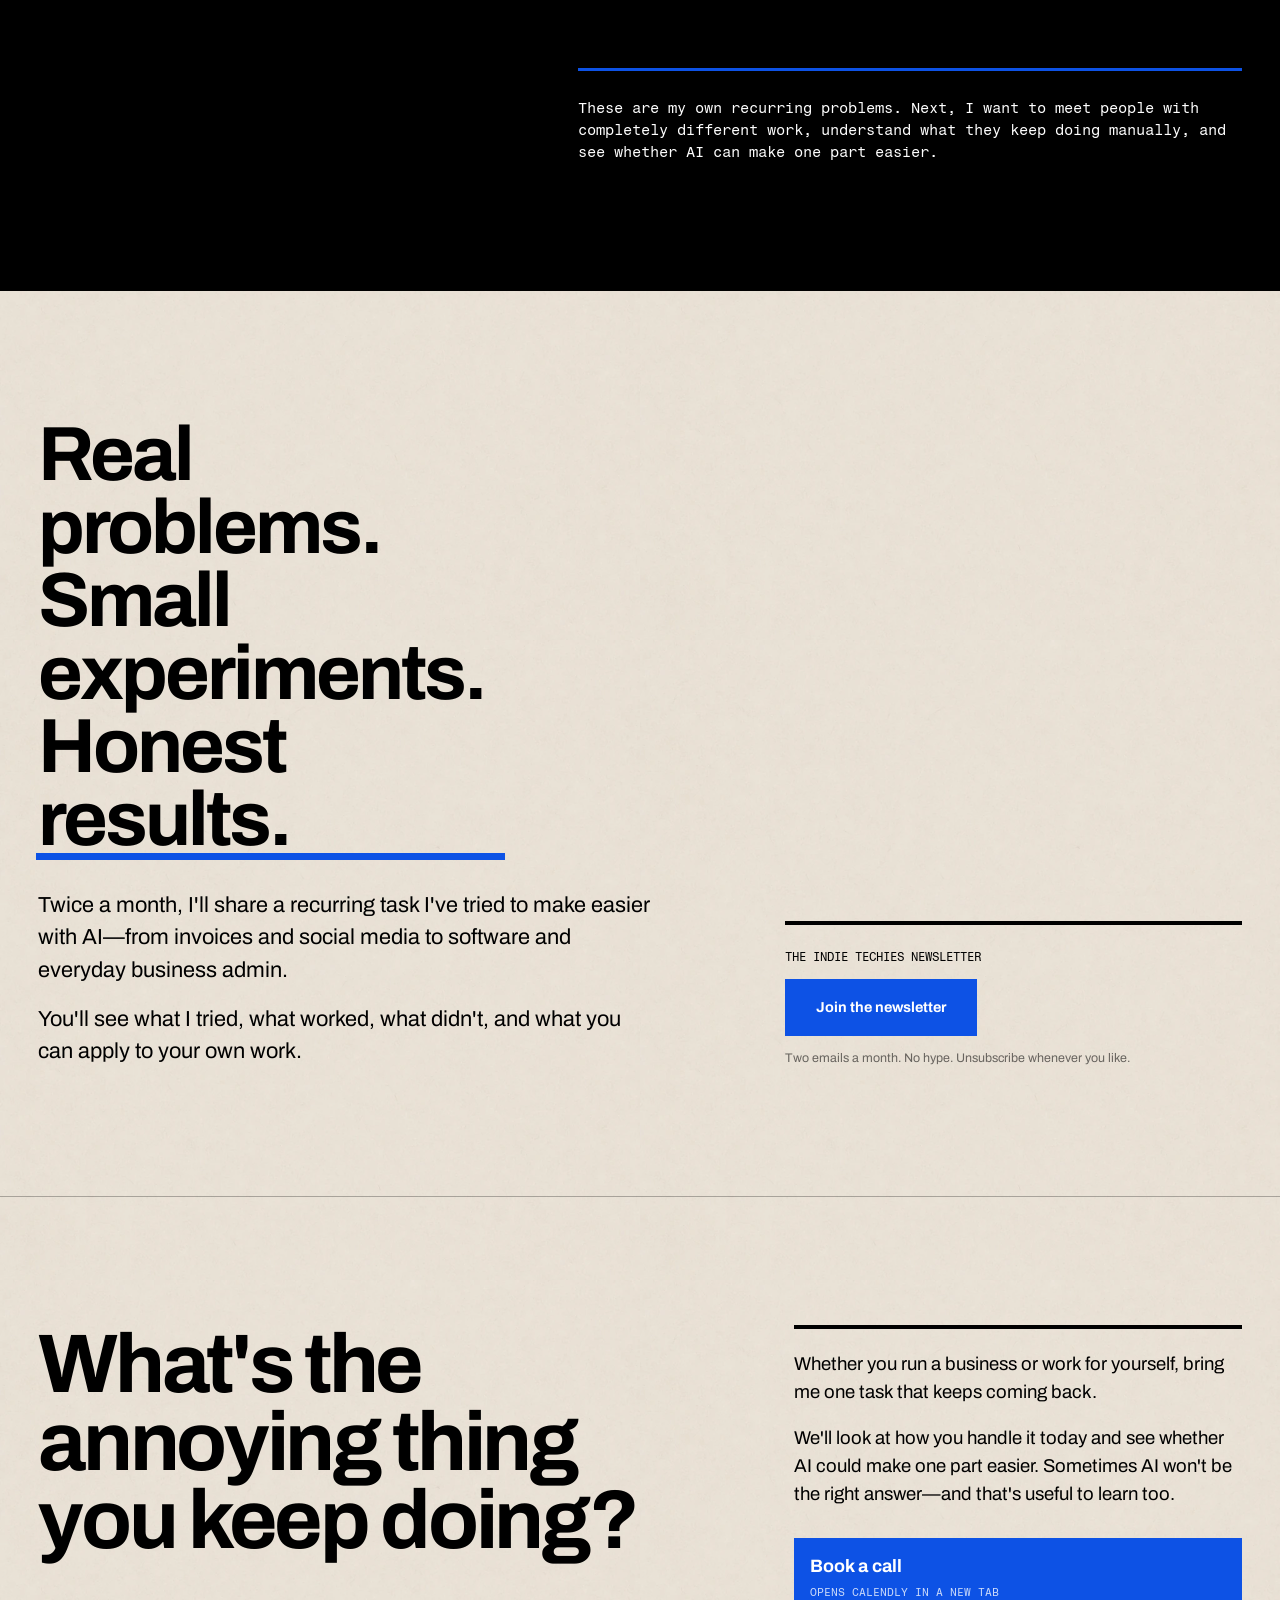
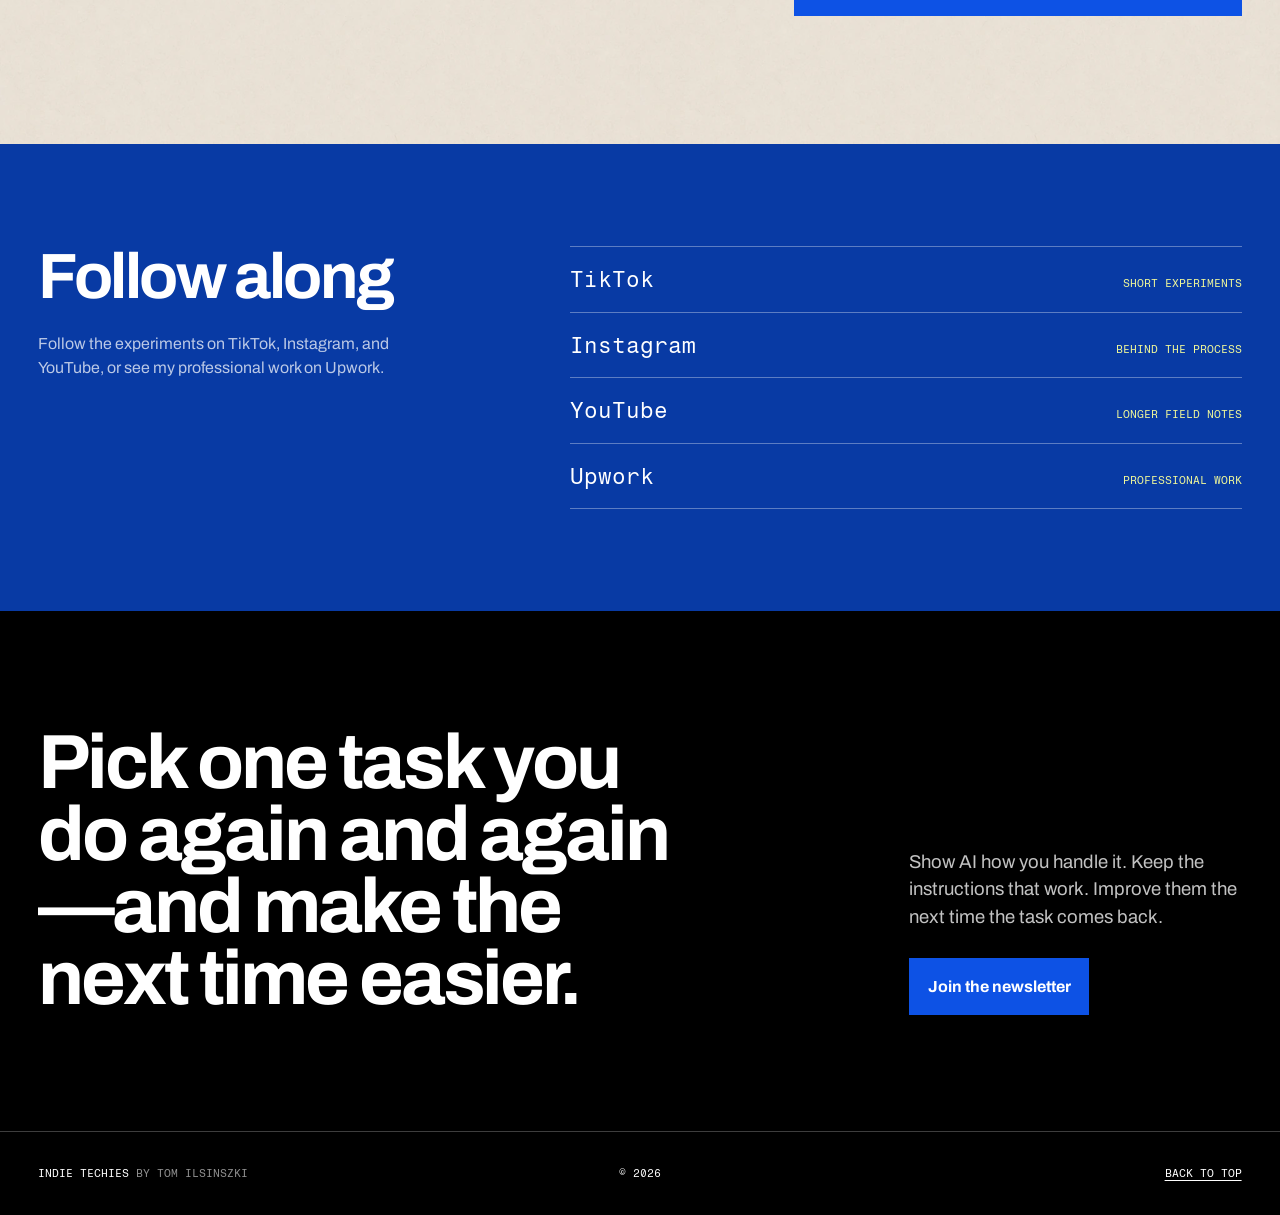
==== commit 1fd3add5: "add privacy and terms pages" ====
--- a/index.html
+++ b/index.html
@@ -49,7 +49,7 @@
     <main id="main-content">
       <section class="hero site-shell" aria-labelledby="hero-title">
         <div class="hero__copy">
-          <h1 id="hero-title">Turn the work you repeat into something AI can <span>help with.</span></h1>
+          <h1 id="hero-title">Turn the work you repeat into something AI can <span>help with</span></h1>
           <p class="hero__intro">
             Find something you do again and again. Show AI how you handle it, so it can help you next time. Repeat that, and the small improvements start to add up.
           </p>
